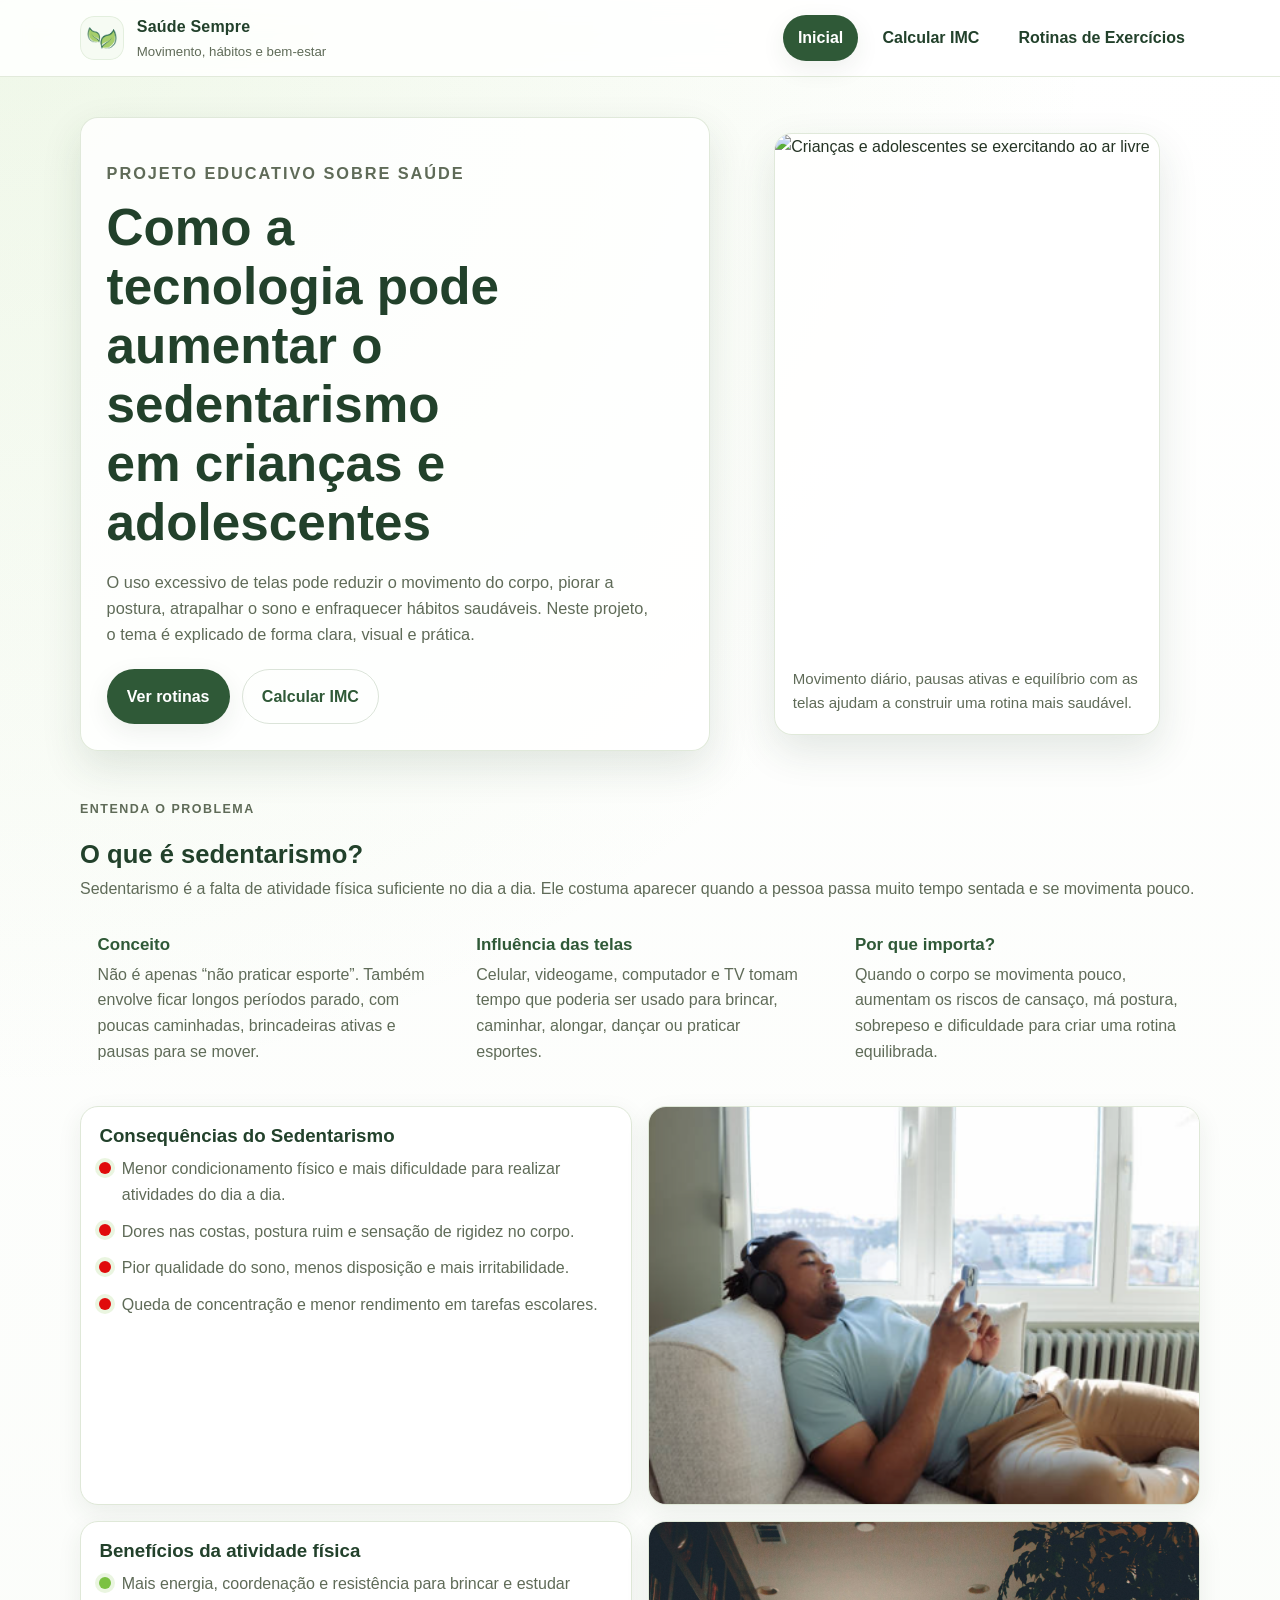
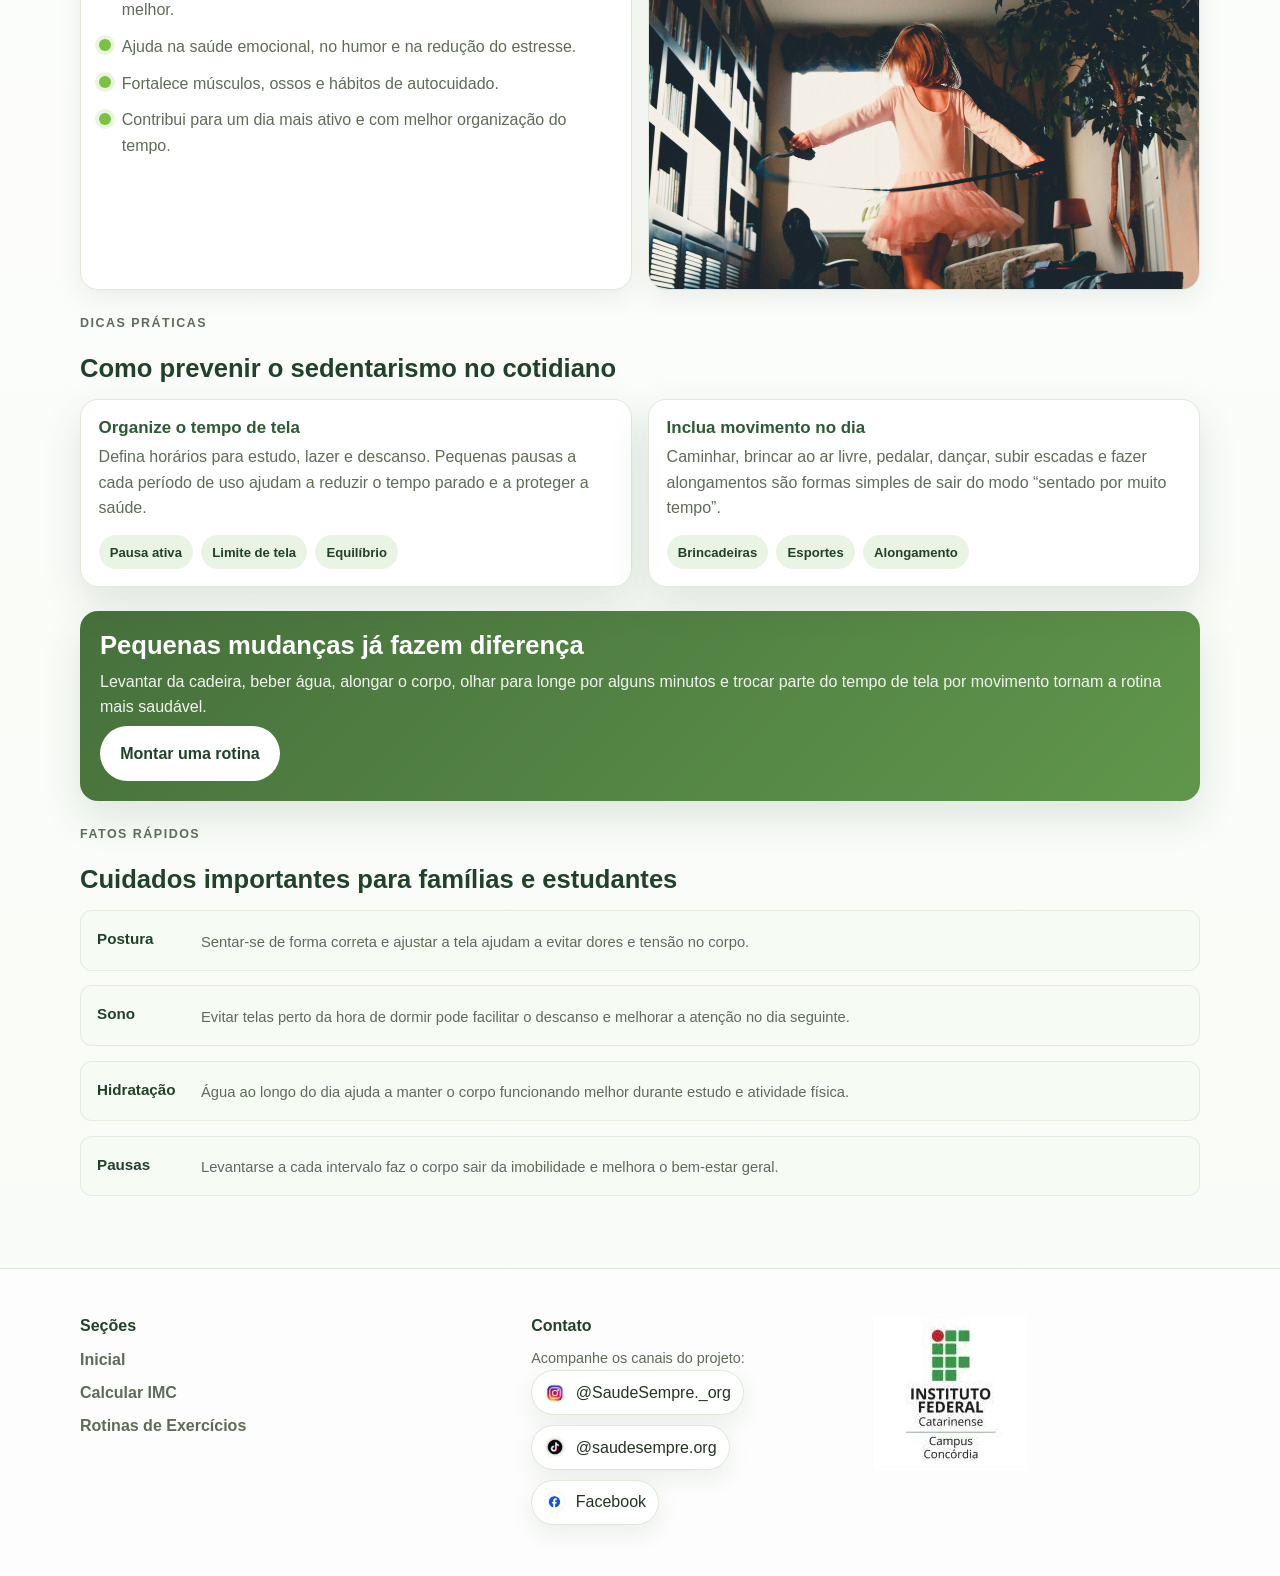
==== index.html @ 226c7a85 "colocando no ar" ====
<!DOCTYPE html>
<html lang="pt-BR">
<head>
  <meta charset="UTF-8">
  <meta name="viewport" content="width=device-width, initial-scale=1.0">
  <title>Saúde Sempre | Sedentarismo</title>
  <link rel="stylesheet" href="../CSS/style.css">
</head>
<body class="page-home">
  <a class="skip-link" href="#conteudo">Pular para o conteúdo</a>

  <header class="menu">
    <div class="menu-inner">
      <a class="logo" href="index.html" aria-label="Ir para a página inicial">
        <img src="../Imagens/logo.png" alt="" aria-hidden="true">
        <span class="brand-text">
          <strong>Saúde Sempre</strong>
          <span>Movimento, hábitos e bem-estar</span>
        </span>
      </a>

      <nav aria-label="Menu principal">
        <ul>
          <li><a href="index.html" aria-current="page">Inicial</a></li>
          <li><a href="Paginas/imc.html">Calcular IMC</a></li>
          <li><a href="Paginas/rotina.html">Rotinas de Exercícios</a></li>
        </ul>
      </nav>
    </div>
  </header>

  <main id="conteudo">
    <section class="hero container">
      <div class="hero-copy">
        <p class="eyebrow">Projeto educativo sobre saúde</p>
        <h1>Como a tecnologia pode aumentar o sedentarismo em crianças e adolescentes</h1>
        <p>
          O uso excessivo de telas pode reduzir o movimento do corpo, piorar a postura, atrapalhar o sono e enfraquecer hábitos saudáveis.
          Neste projeto, o tema é explicado de forma clara, visual e prática.
        </p>
        <div class="hero-actions">
          <a class="btn" href="rotina.html">Ver rotinas</a>
          <a class="btn btn-secondary" href="imc.html">Calcular IMC</a>
        </div>
      </div>

      <figure class="hero-media">
        <img src="../Imagens/Crianças se Exercitando.jpg" alt="Crianças e adolescentes se exercitando ao ar livre">
        <figcaption class="hero-caption">Movimento diário, pausas ativas e equilíbrio com as telas ajudam a construir uma rotina mais saudável.</figcaption>
      </figure>
    </section>

    <section class="section container">
      <div class="section-head">
        <p class="eyebrow">Entenda o problema</p>
        <h2>O que é sedentarismo?</h2>
        <p class="section-intro">
          Sedentarismo é a falta de atividade física suficiente no dia a dia. Ele costuma aparecer quando a pessoa passa muito tempo sentada e se movimenta pouco.
        </p>
      </div>

      <div class="grid-3">
        <article class="feature-card">
          <h3>Conceito</h3>
          <p>
            Não é apenas “não praticar esporte”. Também envolve ficar longos períodos parado, com poucas caminhadas, brincadeiras ativas e pausas para se mover.
          </p>
        </article>

        <article class="feature-card">
          <h3>Influência das telas</h3>
          <p>
            Celular, videogame, computador e TV tomam tempo que poderia ser usado para brincar, caminhar, alongar, dançar ou praticar esportes.
          </p>
        </article>

        <article class="feature-card">
          <h3>Por que importa?</h3>
          <p>
            Quando o corpo se movimenta pouco, aumentam os riscos de cansaço, má postura, sobrepeso e dificuldade para criar uma rotina equilibrada.
          </p>
        </article>
      </div>
    </section>

<section class="section container">

  <div class="risk-row">
    <article class="risk-box">
      <h3>Consequências do Sedentarismo</h3>

      <ul class="risk-list">
        <li>Menor condicionamento físico e mais dificuldade para realizar atividades do dia a dia.</li>
        <li>Dores nas costas, postura ruim e sensação de rigidez no corpo.</li>
        <li>Pior qualidade do sono, menos disposição e mais irritabilidade.</li>
        <li>Queda de concentração e menor rendimento em tarefas escolares.</li>
      </ul>
    </article>

    <div class="risk-image">
      <img
        src="../Imagens/pssSed.png"
        alt="Exemplo de uma rotina sedentária"
      >
    </div>
  </div>


  <div class="risk-row">
    <article class="risk-box">
      <h3>Benefícios da atividade física</h3>

      <ul class="good-list">
        <li>Mais energia, coordenação e resistência para brincar e estudar melhor.</li>
        <li>Ajuda na saúde emocional, no humor e na redução do estresse.</li>
        <li>Fortalece músculos, ossos e hábitos de autocuidado.</li>
        <li>Contribui para um dia mais ativo e com melhor organização do tempo.</li>
      </ul>
    </article>

    <div class="risk-image">
      <img
        src="../Imagens/exercitando.jpg"
        alt="Crianças praticando atividade física"
      >
    </div>
  </div>

</section>

    <section class="section container">
      <div class="section-head">
        <p class="eyebrow">Dicas práticas</p>
        <h2>Como prevenir o sedentarismo no cotidiano</h2>
      </div>

      <div class="grid-2">
        <article class="soft-card">
          <h3>Organize o tempo de tela</h3>
          <p>
            Defina horários para estudo, lazer e descanso. Pequenas pausas a cada período de uso ajudam a reduzir o tempo parado e a proteger a saúde.
          </p>
          <div class="tag-row">
            <span class="tag">Pausa ativa</span>
            <span class="tag">Limite de tela</span>
            <span class="tag">Equilíbrio</span>
          </div>
        </article>

        <article class="soft-card">
          <h3>Inclua movimento no dia</h3>
          <p>
            Caminhar, brincar ao ar livre, pedalar, dançar, subir escadas e fazer alongamentos são formas simples de sair do modo “sentado por muito tempo”.
          </p>
          <div class="tag-row">
            <span class="tag">Brincadeiras</span>
            <span class="tag">Esportes</span>
            <span class="tag">Alongamento</span>
          </div>
        </article>
      </div>
    </section>

    <section class="section container">
      <div class="callout">
        <h2>Pequenas mudanças já fazem diferença</h2>
        <p>
          Levantar da cadeira, beber água, alongar o corpo, olhar para longe por alguns minutos e trocar parte do tempo de tela por movimento tornam a rotina mais saudável.
        </p>
        <div class="spacer"></div>
        <a class="btn" href="rotina.html">Montar uma rotina</a>
      </div>
    </section>

    <section class="section container">
      <div class="section-head">
        <p class="eyebrow">Fatos rápidos</p>
        <h2>Cuidados importantes para famílias e estudantes</h2>
      </div>

      <div class="timeline">
        <article class="timeline-item">
          <strong>Postura</strong>
          <span>Sentar-se de forma correta e ajustar a tela ajudam a evitar dores e tensão no corpo.</span>
        </article>
        <article class="timeline-item">
          <strong>Sono</strong>
          <span>Evitar telas perto da hora de dormir pode facilitar o descanso e melhorar a atenção no dia seguinte.</span>
        </article>
        <article class="timeline-item">
          <strong>Hidratação</strong>
          <span>Água ao longo do dia ajuda a manter o corpo funcionando melhor durante estudo e atividade física.</span>
        </article>
        <article class="timeline-item">
          <strong>Pausas</strong>
          <span>Levantarse a cada intervalo faz o corpo sair da imobilidade e melhora o bem-estar geral.</span>
        </article>
      </div>
    </section>
  </main>

  <footer>
    <div class="footer-inner">
      <section class="footer-block">
        <h4>Seções</h4>
        <div class="footer-links">
          <a href="index.html">Inicial</a>
          <a href="imc.html">Calcular IMC</a>
          <a href="rotina.html">Rotinas de Exercícios</a>
        </div>
      </section>

      <section class="footer-block">
        <h4>Contato</h4>
        <p class="small">Acompanhe os canais do projeto:</p>
        <div class="socials">
          <a class="social-link" href="https://www.instagram.com/saudesempre._org?igsh=eHY0ZGszZ3N0OWl5" aria-label="Instagram do projeto">
            <img src="../Imagens/instagram.avif" alt="" aria-hidden="true">
            <span>@SaudeSempre._org</span>
          </a>
          <a class="social-link" href="http://tiktok.com/@saudesempre.org" aria-label="TikTok do projeto">
            <img src="../Imagens/tiktok.avif" alt="" aria-hidden="true">
            <span>@saudesempre.org</span>
          </a>
          <a class="social-link" href="https://www.facebook.com/share/1BQ52WZr9w/" aria-label="Facebook do projeto">
            <img src="../Imagens/facebook.jfif" alt="" aria-hidden="true">
            <span>Facebook</span>
          </a>
        </div>
      </section>

      <section class="footer-block">
        <img src="../Imagens/Logoifc.jpg" alt="Logo da instituição">
      </section>
    </div>
  </footer>
</body>
</html>
---- CSS/style.css ----
:root{
  --verde-900:#22412b;
  --verde-800:#2f5937;
  --verde-700:#3f6b34;
  --verde-600:#5a9245;
  --verde-500:#7bc142;
  --verde-100:#eaf4e4;
  --verde-50:#f6fbf3;
  --vermelho-999:#e00b0b;
  --texto:#243324;
  --texto-suave:#5f6b58;
  --branco:#ffffff;
  --linha:#dfe8d8;
  --sombra:0 16px 40px rgba(34,65,43,.12);
  --sombra-suave:0 8px 24px rgba(34,65,43,.08);
  --raio:18px;
  --raio-sm:12px;
  --largura:1120px;
  --fonte:'Segoe UI','Helvetica Neue',Arial,sans-serif;
  --foco:0 0 0 4px rgba(123,193,66,.22);
}

*,
*::before,
*::after{
  box-sizing:border-box;
}

html{
  scroll-behavior:smooth;
}

body{
  margin:0;
  font-family:var(--fonte);
  color:var(--texto);
  background:
    radial-gradient(circle at top left, rgba(123,193,66,.12), transparent 32%),
    linear-gradient(180deg, #ffffff 0%, #f8fbf6 100%);
  line-height:1.6;
}

img{
  max-width:100%;
  display:block;
}

a{
  color:inherit;
  text-decoration:none;
}

ul{
  margin:0;
  padding:0;
  list-style:none;
}

p{
  margin:0;
}

h1,h2,h3,h4{
  line-height:1.15;
  margin:0;
}

.container{
  width:min(100% - 2rem, var(--largura));
  margin:0 auto;
}

.skip-link{
  position:absolute;
  left:-999px;
  top:1rem;
  z-index:999;
  background:var(--verde-800);
  color:var(--branco);
  padding:.75rem 1rem;
  border-radius:999px;
  box-shadow:var(--sombra-suave);
}
.skip-link:focus{
  left:1rem;
  outline:none;
  box-shadow:var(--foco), var(--sombra-suave);
}

header.menu{
  position:sticky;
  top:0;
  z-index:100;
  backdrop-filter:saturate(180%) blur(14px);
  background:rgba(255,255,255,.88);
  border-bottom:1px solid rgba(223,232,216,.9);
}

.menu-inner{
  width:min(100% - 2rem, var(--largura));
  margin:0 auto;
  min-height:76px;
  display:flex;
  align-items:center;
  justify-content:space-between;
  gap:1rem;
  padding:.8rem 0;
}

.logo{
  display:flex;
  align-items:center;
  gap:.8rem;
  min-width:0;
}

.logo img{
  width:44px;
  height:44px;
  object-fit:contain;
  border-radius:14px;
  background:var(--verde-50);
  padding:.25rem;
  box-shadow:inset 0 0 0 1px rgba(90,146,69,.12);
}

.brand-text{
  display:flex;
  flex-direction:column;
  gap:.1rem;
}

.brand-text strong{
  font-size:1rem;
  color:var(--verde-900);
  letter-spacing:.2px;
}

.brand-text span{
  font-size:.83rem;
  color:var(--texto-suave);
}

nav ul{
  display:flex;
  flex-wrap:wrap;
  gap:.55rem;
  align-items:center;
  justify-content:flex-end;
}

nav a{
  display:inline-flex;
  align-items:center;
  gap:.45rem;
  padding:.62rem .95rem;
  border-radius:999px;
  font-weight:700;
  color:var(--verde-900);
  transition:transform .18s ease, background-color .18s ease, color .18s ease, box-shadow .18s ease;
}

nav a:hover{
  background:rgba(123,193,66,.12);
  transform:translateY(-1px);
}

nav a:focus-visible,
button:focus-visible,
input:focus-visible,
textarea:focus-visible{
  outline:none;
  box-shadow:var(--foco);
}

nav a[aria-current="page"]{
  background:var(--verde-800);
  color:var(--branco);
  box-shadow:var(--sombra-suave);
}

main{
  padding:1.5rem 0 2.5rem;
}

.hero{
  display:grid;
  grid-template-columns:1.15fr .85fr;
  gap:1.5rem;
  align-items:stretch;
  padding:1rem 0 1.6rem;
}

.hero-copy,
.hero-media,
.panel,
.card,
.soft-card{
  background:rgba(255,255,255,.82);
  border:1px solid rgba(223,232,216,.95);
  border-radius:var(--raio);
  box-shadow:var(--sombra);
}

.hero-copy{
  padding:clamp(1.2rem, 2vw, 2rem);
}

.eyebrow{
  display:inline-flex;
  align-items:center;
  gap:.45rem;
  font-size:.78rem;
  font-weight:800;
  letter-spacing:.12em;
  text-transform:uppercase;
  color:var(--verde-800);
  margin-bottom:.85rem;
}

.hero h1{
  font-size:clamp(2rem, 4vw, 3.35rem);
  color:var(--verde-900);
  max-width:14ch;
}

.hero p{
  margin-top:1rem;
  color:var(--texto-suave);
  font-size:1.02rem;
  max-width:60ch;
}

.hero-actions{
  display:flex;
  flex-wrap:wrap;
  gap:.75rem;
  margin-top:1.4rem;
}

.btn{
  display:inline-flex;
  align-items:center;
  justify-content:center;
  gap:.5rem;
  min-height:48px;
  padding:.85rem 1.2rem;
  border-radius:999px;
  font-weight:800;
  border:1px solid transparent;
  background:var(--verde-800);
  color:var(--branco);
  box-shadow:var(--sombra-suave);
  transition:transform .18s ease, background-color .18s ease, box-shadow .18s ease;
}

.btn:hover{
  transform:translateY(-1px);
  background:var(--verde-700);
}

.btn-secondary{
  background:transparent;
  color:var(--verde-800);
  border-color:rgba(63,107,52,.18);
  box-shadow:none;
}

.btn-secondary:hover{
  background:rgba(123,193,66,.10);
  color:var(--verde-900);
}

.hero-media{
  overflow:hidden;
  display:flex;
  flex-direction:column;
}

.hero-media img{
  width:100%;
  height:100%;
  min-height:320px;
  object-fit:cover;
}

.hero-caption{
  padding:1rem 1.1rem 1.15rem;
  color:var(--texto-suave);
  font-size:.94rem;
}

.section{
  margin-top:1.5rem;
}

.section-head{
  display:flex;
  flex-direction:column;
  gap:.4rem;
  margin-bottom:1rem;
}

.section-head h2,
.panel h2,
.soft-card h2,
.card h2{
  color:var(--verde-900);
  font-size:clamp(1.3rem, 2vw, 2rem);
}

.section-head p,
.section-intro,
.note{
  color:var(--texto-suave);
}

.grid-3{
  display:grid;
  grid-template-columns:repeat(3, minmax(0, 1fr));
  gap:1rem;
}

.grid-2{
  display:grid;
  grid-template-columns:repeat(2, minmax(0, 1fr));
  gap:1rem;
}

.feature-card,
.card,
.soft-card,
.panel{
  padding:1.1rem;
}

.feature-card h3,
.card h3,
.soft-card h3{
  color:var(--verde-800);
  font-size:1.06rem;
  margin-bottom:.45rem;
}

.feature-card p,
.card p,
.soft-card p,
.panel p{
  color:var(--texto-suave);
}

.tag-row{
  display:flex;
  flex-wrap:wrap;
  gap:.5rem;
  margin-top:.9rem;
}

.tag{
  display:inline-flex;
  align-items:center;
  padding:.38rem .7rem;
  border-radius:999px;
  background:var(--verde-100);
  color:var(--verde-900);
  font-size:.82rem;
  font-weight:700;
}

.callout{
  padding:1.25rem;
  background:linear-gradient(135deg, rgba(63,107,52,.96), rgba(90,146,69,.96));
  color:var(--branco);
  border-radius:var(--raio);
  box-shadow:var(--sombra);
}

.callout h2{
  color:var(--branco);
  font-size:clamp(1.3rem, 2vw, 1.9rem);
}

.callout p{
  color:rgba(255,255,255,.92);
  margin-top:.5rem;
}

.callout .btn{
  background:var(--branco);
  color:var(--verde-900);
  box-shadow:none;
}
.callout .btn:hover{
  background:#f0f8ea;
}

.timeline{
  display:grid;
  gap:.9rem;
}

.timeline-item{
  display:grid;
  grid-template-columns:88px 1fr;
  gap:1rem;
  align-items:start;
  padding:1rem;
  border-radius:var(--raio-sm);
  background:var(--verde-50);
  border:1px solid rgba(63,107,52,.10);
}

.timeline-item strong{
  color:var(--verde-900);
  font-size:.95rem;
}

.timeline-item span{
  display:block;
  color:var(--texto-suave);
  font-size:.92rem;
  margin-top:.2rem;
}

.bullet-list{
  display:grid;
  gap:.75rem;
}

.bullet-list li{
  position:relative;
  padding-left:1.1rem;
  color:var(--texto-suave);
}
.bullet-list li::before{
  content:"•";
  position:absolute;
  left:0;
  top:0;
  color:var(--verde-600);
  font-weight:900;
}

.page-home .content-grid{
  display:grid;
  gap:1rem;
}

.risk-row{
  display:grid;
  grid-template-columns:1fr 1fr;
  gap:1rem;
  margin-bottom:1rem;
  align-items:stretch;
}

.risk-image{
  overflow:hidden;
  border-radius:var(--raio);
  border:1px solid var(--linha);
  box-shadow:var(--sombra-suave);
  background:var(--branco);
}

.risk-image img{
  width:100%;
  height:100%;
  min-height:260px;
  object-fit:cover;
}

.risk-box{
  padding:1.15rem;
  border-radius:var(--raio);
  background:#fff;
  border:1px solid var(--linha);
  box-shadow:var(--sombra-suave);
}

.risk-box h3{
  color:var(--verde-900);
  margin-bottom:.6rem;
}

.risk-list{
  display:grid;
  gap:.7rem;
}

.good-list{
  display:grid;
  gap:.7rem;
}
.risk-list li{
  display:flex;
  gap:.65rem;
  align-items:flex-start;
  color:var(--texto-suave);
}
.risk-list li::before{
  content:"";
  width:.75rem;
  height:.75rem;
  flex:0 0 .75rem;
  margin-top:.35rem;
  border-radius:50%;
  background:var(--vermelho-999);
  box-shadow:0 0 0 4px rgba(123,193,66,.16);
}
.good-list li{
  display:flex;
  gap:.65rem;
  align-items:flex-start;
  color:var(--texto-suave);
}
.good-list li::before{
  content:"";
  width:.75rem;
  height:.75rem;
  flex:0 0 .75rem;
  margin-top:.35rem;
  border-radius:50%;
  background:var(--verde-500);
  box-shadow:0 0 0 4px rgba(123,193,66,.16);
}
.routine-grid{
  display:grid;
  grid-template-columns:repeat(3, minmax(0, 1fr));
  gap:1rem;
}

.routine-card{
  padding:1rem;
  border-radius:var(--raio);
  background:linear-gradient(180deg, rgba(255,255,255,.92), rgba(255,255,255,.80));
  border:1px solid rgba(223,232,216,.95);
  box-shadow:var(--sombra);
}

.routine-card .meta{
  display:flex;
  flex-wrap:wrap;
  gap:.4rem;
  margin:.8rem 0;
}

.pill{
  display:inline-flex;
  align-items:center;
  padding:.32rem .6rem;
  border-radius:999px;
  background:var(--verde-100);
  color:var(--verde-900);
  font-weight:700;
  font-size:.78rem;
}

.exercise-list{
  display:grid;
  gap:.55rem;
  margin-top:.9rem;
}

.exercise-list li{
  display:flex;
  gap:.55rem;
  align-items:flex-start;
  color:var(--texto-suave);
}

.exercise-list li::before{
  content:"✓";
  color:var(--verde-600);
  font-weight:900;
}

.schedule-grid{
  display:grid;
  grid-template-columns:repeat(7, minmax(0, 1fr));
  gap:.8rem;
}

.day-card{
  padding:.9rem;
  border-radius:var(--raio-sm);
  background:#fff;
  border:1px solid var(--linha);
  box-shadow:var(--sombra-suave);
}

.day-card strong{
  display:block;
  color:var(--verde-900);
  margin-bottom:.35rem;
}
.day-card span{
  color:var(--texto-suave);
  font-size:.91rem;
}

.imc-layout{
  display:grid;
  grid-template-columns:1fr .9fr;
  gap:1rem;
  align-items:start;
}

.form-card{
  padding:1.2rem;
}

.form-card h2{
  margin-bottom:.3rem;
}

.form-card .intro{
  margin-top:.3rem;
  color:var(--texto-suave);
}

.imc-form{
  margin-top:1rem;
  display:grid;
  gap:1rem;
}

.field{
  display:grid;
  gap:.45rem;
}

label{
  font-weight:700;
  color:var(--verde-900);
}

input[type="number"]{
  width:100%;
  min-height:48px;
  padding:.85rem .95rem;
  border-radius:14px;
  border:1px solid #d7e2d0;
  background:#fff;
  color:var(--texto);
  font:inherit;
  transition:border-color .18s ease, box-shadow .18s ease;
}

input[type="number"]::placeholder{
  color:#8d9789;
}

input[type="number"]:focus{
  border-color:rgba(90,146,69,.65);
}

.help-text,
.field-error,
.result-description{
  font-size:.9rem;
}

.help-text{
  color:var(--texto-suave);
}

.field-error{
  min-height:1.1rem;
  color:#b42318;
  font-weight:700;
}

.form-actions{
  display:flex;
  flex-wrap:wrap;
  gap:.75rem;
}

button{
  min-height:48px;
  border-radius:999px;
  padding:.82rem 1.15rem;
  font:inherit;
  font-weight:800;
  border:1px solid transparent;
  cursor:pointer;
  transition:transform .18s ease, background-color .18s ease, box-shadow .18s ease;
}

button:hover{
  transform:translateY(-1px);
}

button.primary{
  background:var(--verde-800);
  color:var(--branco);
  box-shadow:var(--sombra-suave);
}
button.primary:hover{
  background:var(--verde-700);
}

button.secondary{
  background:#fff;
  color:var(--verde-800);
  border-color:rgba(63,107,52,.18);
}

.result-card{
  padding:1.2rem;
  position:sticky;
  top:96px;
}

.result-card h2{
  margin-bottom:.25rem;
}

.result-box{
  margin-top:1rem;
  padding:1rem;
  border-radius:var(--raio-sm);
  background:var(--verde-50);
  border:1px solid rgba(63,107,52,.10);
}

.result-value{
  font-size:clamp(2rem, 4vw, 3rem);
  font-weight:900;
  color:var(--verde-900);
  margin-top:.2rem;
}

.result-badge{
  display:inline-flex;
  align-items:center;
  gap:.45rem;
  margin-top:.65rem;
  padding:.4rem .7rem;
  border-radius:999px;
  font-size:.82rem;
  font-weight:800;
  background:var(--verde-100);
  color:var(--verde-900);
}

.result-card[data-state="baixo"] .result-box{ background:#eff6ff; border-color:#bfdbfe; }
.result-card[data-state="normal"] .result-box{ background:#ecfdf3; border-color:#bbf7d0; }
.result-card[data-state="sobrepeso"] .result-box{ background:#fff7ed; border-color:#fed7aa; }
.result-card[data-state="obesidade1"] .result-box{ background:#fff1f2; border-color:#fecdd3; }
.result-card[data-state="obesidade2"] .result-box{ background:#fce7f3; border-color:#f9a8d4; }
.result-card[data-state="obesidade3"] .result-box{ background:#fef2f2; border-color:#fca5a5; }

.result-card[data-state="baixo"] .result-badge{ background:#dbeafe; color:#1d4ed8; }
.result-card[data-state="normal"] .result-badge{ background:#dcfce7; color:#15803d; }
.result-card[data-state="sobrepeso"] .result-badge{ background:#ffedd5; color:#c2410c; }
.result-card[data-state="obesidade1"] .result-badge,
.result-card[data-state="obesidade2"] .result-badge,
.result-card[data-state="obesidade3"] .result-badge{
  background:#fee2e2;
  color:#b91c1c;
}

.legend-card{
  padding:1.2rem;
}

.legend-grid{
  display:grid;
  gap:.65rem;
  margin-top:.9rem;
}

.legend-item{
  display:grid;
  grid-template-columns:minmax(0, 1fr) auto;
  gap:.75rem;
  align-items:center;
  padding:.78rem .85rem;
  border-radius:14px;
  border:1px solid var(--linha);
  background:#fff;
  color:var(--texto-suave);
}

.legend-item strong{
  color:var(--texto);
}

.legend-item.is-active{
  border-color:rgba(90,146,69,.35);
  background:var(--verde-50);
}

.note{
  margin-top:.9rem;
  font-size:.9rem;
}

footer{
  margin-top:2rem;
  padding:2rem 0 2.2rem;
  border-top:1px solid rgba(223,232,216,.95);
  background:rgba(255,255,255,.68);
}

.footer-inner{
  width:min(100% - 2rem, var(--largura));
  margin:0 auto;
  display:grid;
  grid-template-columns:1.2fr .9fr .9fr;
  gap:1rem;
}

.footer-block{
  padding:1rem 0;
}

.footer-block h4{
  margin-bottom:.7rem;
  color:var(--verde-900);
  font-size:1rem;
}

.footer-links{
  display:grid;
  gap:.45rem;
}

.footer-links a{
  color:var(--texto-suave);
  font-weight:600;
}
.footer-links a:hover{
  color:var(--verde-800);
}

.socials{
  display:flex;
  flex-wrap:wrap;
  gap:.6rem;
}

.social-link{
  display:inline-flex;
  align-items:center;
  gap:.6rem;
  padding:.55rem .75rem;
  border-radius:999px;
  border:1px solid var(--linha);
  background:#fff;
  box-shadow:var(--sombra-suave);
}

.social-link img{
  width:22px;
  height:22px;
  object-fit:contain;
  border-radius:50%;
  background:var(--verde-50);
  padding:2px;
}

.small{
  color:var(--texto-suave);
  font-size:.9rem;
}

.note-box{
  padding:1rem;
  border-radius:var(--raio-sm);
  background:var(--verde-50);
  border:1px solid rgba(63,107,52,.08);
}

.page-title{
  font-size:clamp(1.8rem, 3vw, 2.8rem);
  color:var(--verde-900);
}

.page-intro{
  margin-top:.65rem;
  color:var(--texto-suave);
  max-width:70ch;
}

.spacer{
  height:.4rem;
}

@media (max-width: 980px){
  .hero,
  .risk-grid,
  .imc-layout{
    grid-template-columns:1fr;
  }

  .routine-grid,
  .grid-3{
    grid-template-columns:repeat(2, minmax(0,1fr));
  }

  .schedule-grid{
    grid-template-columns:repeat(2, minmax(0,1fr));
  }

  .result-card{
    position:static;
  }

  .footer-inner{
    grid-template-columns:1fr;
  }
}

@media (max-width: 680px){
  .menu-inner{
    flex-direction:column;
    align-items:flex-start;
    padding:.9rem 0 1rem;
  }

    .risk-row{
    grid-template-columns:1fr;
  }

  .risk-image img{
    min-height:220px;
  }

  nav ul{
    justify-content:flex-start;
  }

  .routine-grid,
  .grid-3,
  .grid-2{
    grid-template-columns:1fr;
  }

  .schedule-grid{
    grid-template-columns:1fr;
  }

  .hero-media img{
    min-height:240px;
  }

  .timeline-item{
    grid-template-columns:1fr;
  }

  .btn,
  button{
    width:100%;
  }
}
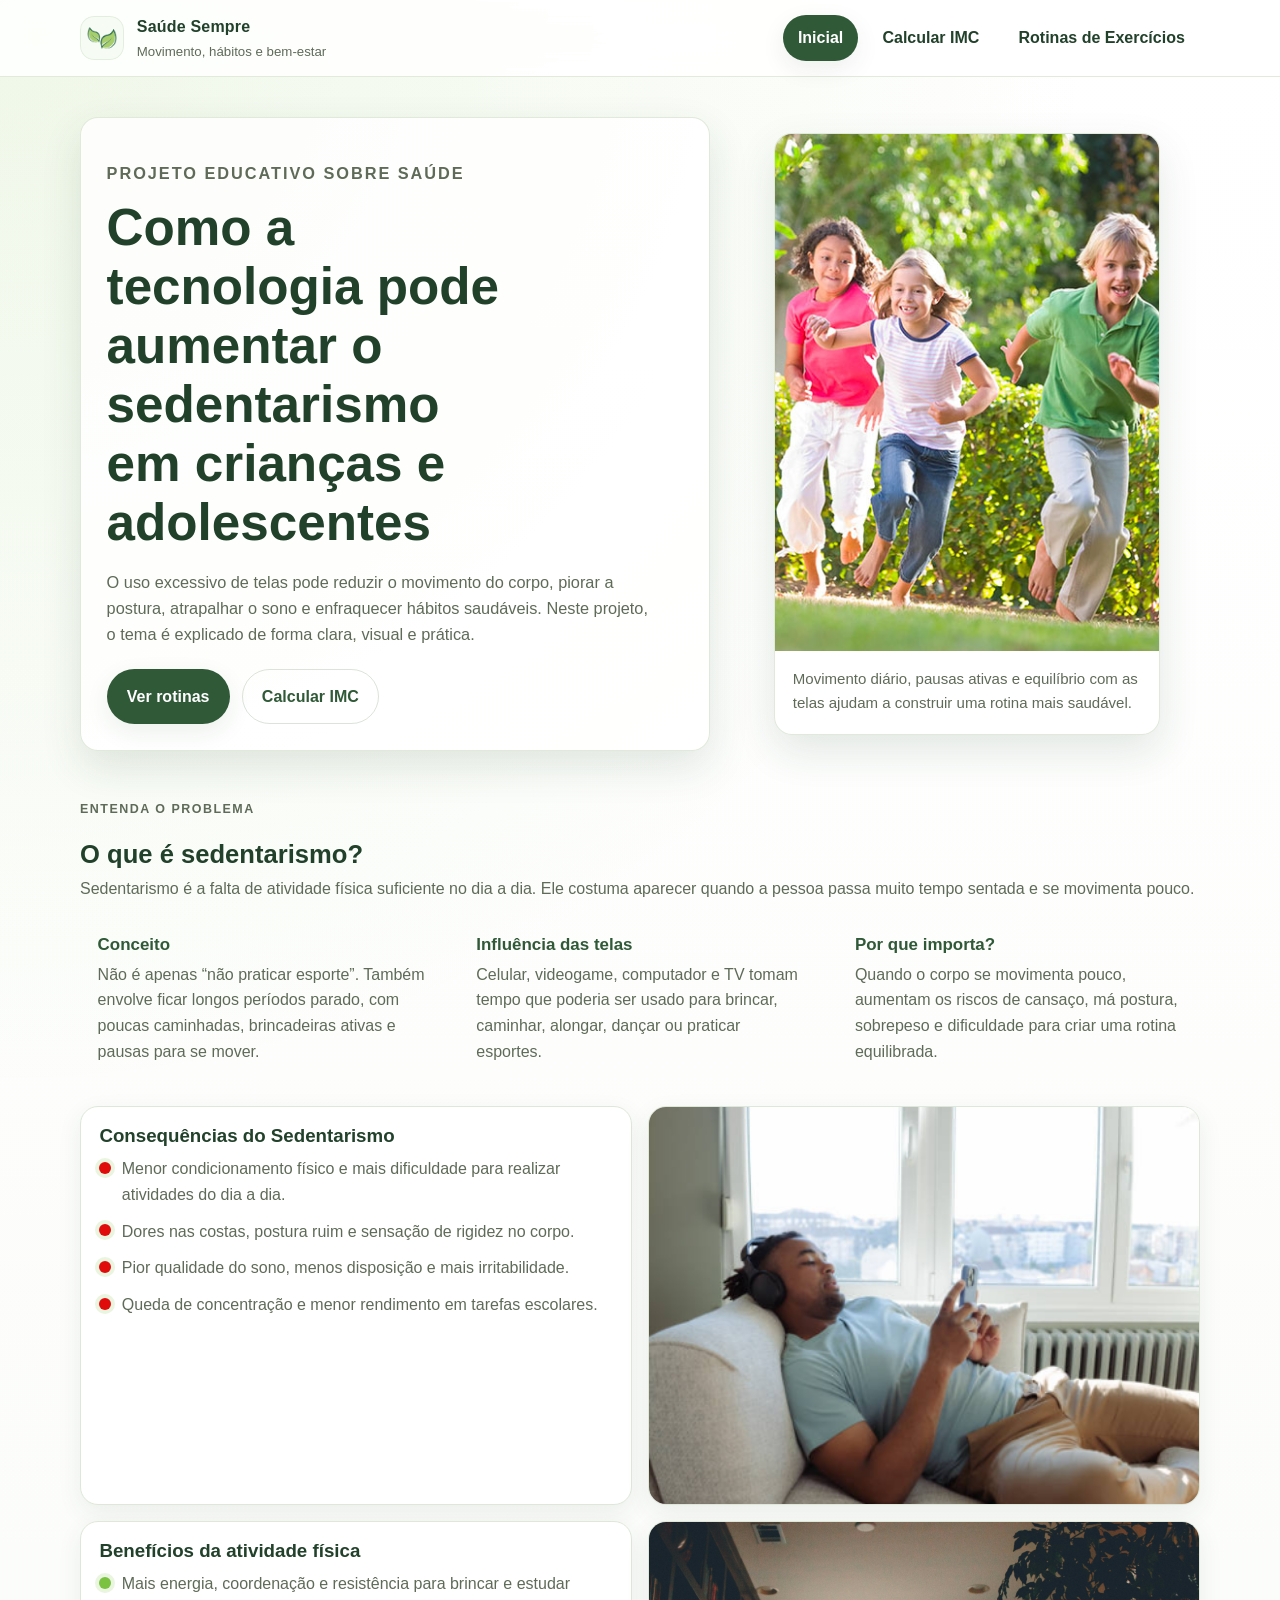
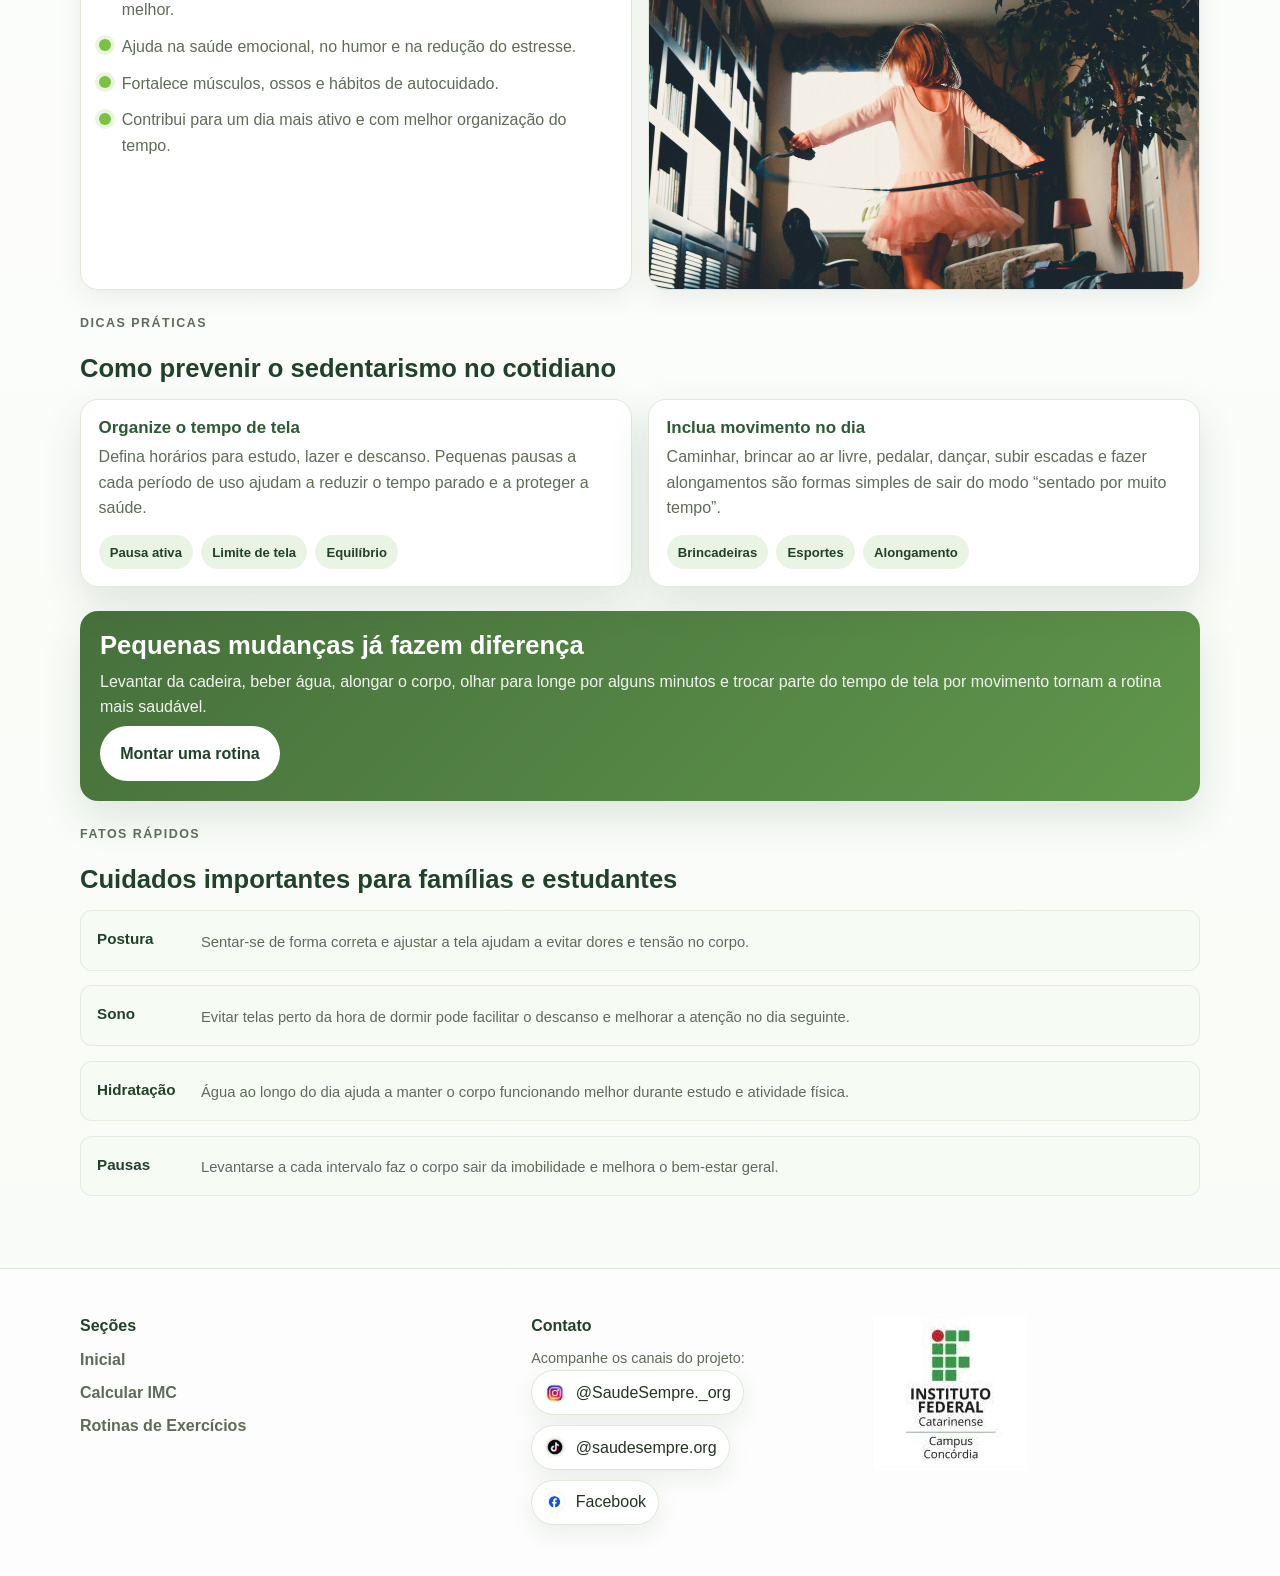
==== commit a1da2b59: "img" ====
--- a/index.html
+++ b/index.html
@@ -4,7 +4,7 @@
   <meta charset="UTF-8">
   <meta name="viewport" content="width=device-width, initial-scale=1.0">
   <title>Saúde Sempre | Sedentarismo</title>
-  <link rel="stylesheet" href="../CSS/style.css">
+  <link rel="stylesheet" href="CSS/style.css">
 </head>
 <body class="page-home">
   <a class="skip-link" href="#conteudo">Pular para o conteúdo</a>
@@ -12,7 +12,7 @@
   <header class="menu">
     <div class="menu-inner">
       <a class="logo" href="index.html" aria-label="Ir para a página inicial">
-        <img src="../Imagens/logo.png" alt="" aria-hidden="true">
+        <img src="Imagens/logo.png" alt="" aria-hidden="true">
         <span class="brand-text">
           <strong>Saúde Sempre</strong>
           <span>Movimento, hábitos e bem-estar</span>
@@ -45,7 +45,7 @@
       </div>
 
       <figure class="hero-media">
-        <img src="../Imagens/Crianças se Exercitando.jpg" alt="Crianças e adolescentes se exercitando ao ar livre">
+        <img src="Imagens/criancaexercitando.jpg" alt="Crianças e adolescentes se exercitando ao ar livre">
         <figcaption class="hero-caption">Movimento diário, pausas ativas e equilíbrio com as telas ajudam a construir uma rotina mais saudável.</figcaption>
       </figure>
     </section>
@@ -99,7 +99,7 @@
 
     <div class="risk-image">
       <img
-        src="../Imagens/pssSed.png"
+        src="Imagens/pssSed.png"
         alt="Exemplo de uma rotina sedentária"
       >
     </div>
@@ -120,7 +120,7 @@
 
     <div class="risk-image">
       <img
-        src="../Imagens/exercitando.jpg"
+        src="Imagens/exercitando.jpg"
         alt="Crianças praticando atividade física"
       >
     </div>
@@ -205,7 +205,7 @@
         <h4>Seções</h4>
         <div class="footer-links">
           <a href="index.html">Inicial</a>
-          <a href="imc.html">Calcular IMC</a>
+          <a href="rimc.html">Calcular IMC</a>
           <a href="rotina.html">Rotinas de Exercícios</a>
         </div>
       </section>
@@ -215,22 +215,22 @@
         <p class="small">Acompanhe os canais do projeto:</p>
         <div class="socials">
           <a class="social-link" href="https://www.instagram.com/saudesempre._org?igsh=eHY0ZGszZ3N0OWl5" aria-label="Instagram do projeto">
-            <img src="../Imagens/instagram.avif" alt="" aria-hidden="true">
+            <img src="Imagens/instagram.avif" alt="" aria-hidden="true">
             <span>@SaudeSempre._org</span>
           </a>
           <a class="social-link" href="http://tiktok.com/@saudesempre.org" aria-label="TikTok do projeto">
-            <img src="../Imagens/tiktok.avif" alt="" aria-hidden="true">
+            <img src="Imagens/tiktok.avif" alt="" aria-hidden="true">
             <span>@saudesempre.org</span>
           </a>
           <a class="social-link" href="https://www.facebook.com/share/1BQ52WZr9w/" aria-label="Facebook do projeto">
-            <img src="../Imagens/facebook.jfif" alt="" aria-hidden="true">
+            <img src="Imagens/facebook.jfif" alt="" aria-hidden="true">
             <span>Facebook</span>
           </a>
         </div>
       </section>
 
       <section class="footer-block">
-        <img src="../Imagens/Logoifc.jpg" alt="Logo da instituição">
+        <img src="Imagens/Logoifc.jpg" alt="Logo da instituição">
       </section>
     </div>
   </footer>
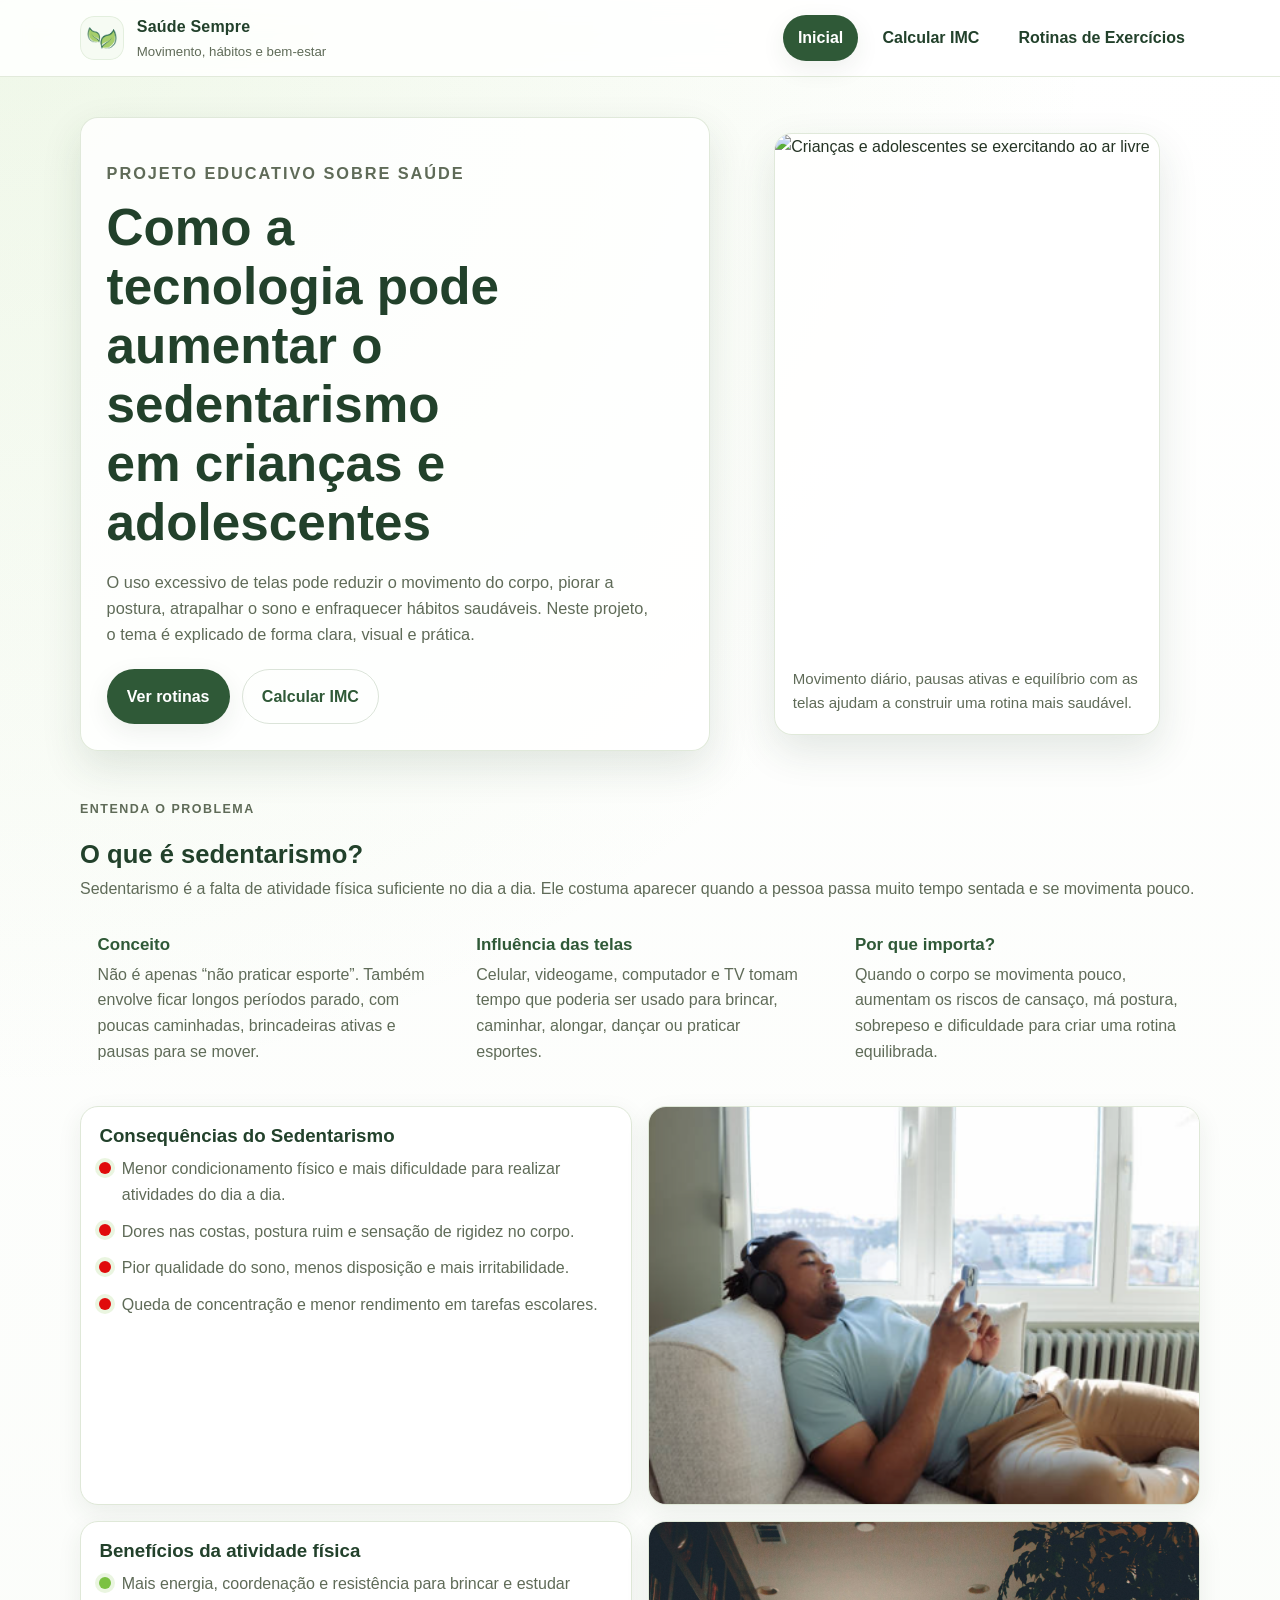
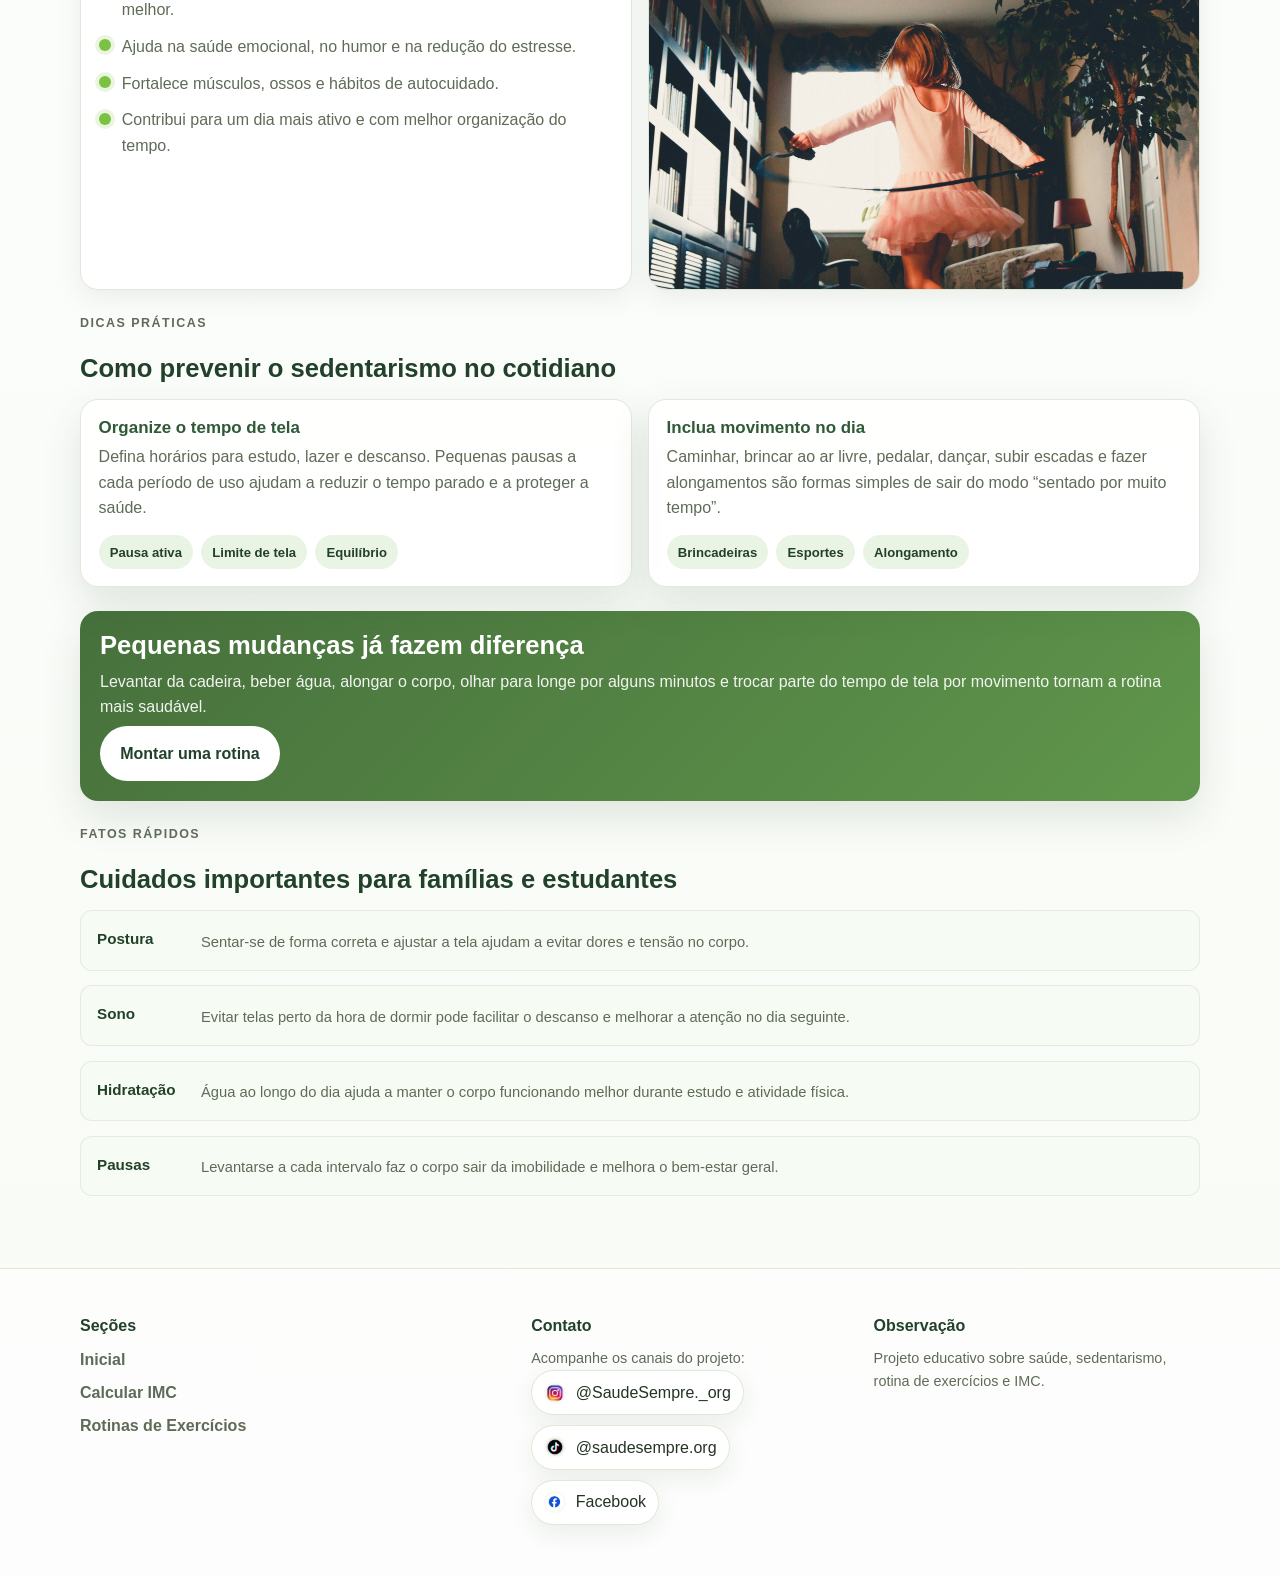
==== commit 2072db33: "fe" ====
--- a/index.html
+++ b/index.html
@@ -1,238 +1,241 @@
-<!DOCTYPE html>
-<html lang="pt-BR">
-<head>
-  <meta charset="UTF-8">
-  <meta name="viewport" content="width=device-width, initial-scale=1.0">
-  <title>Saúde Sempre | Sedentarismo</title>
-  <link rel="stylesheet" href="CSS/style.css">
-</head>
-<body class="page-home">
-  <a class="skip-link" href="#conteudo">Pular para o conteúdo</a>
-
-  <header class="menu">
-    <div class="menu-inner">
-      <a class="logo" href="index.html" aria-label="Ir para a página inicial">
-        <img src="Imagens/logo.png" alt="" aria-hidden="true">
-        <span class="brand-text">
-          <strong>Saúde Sempre</strong>
-          <span>Movimento, hábitos e bem-estar</span>
-        </span>
-      </a>
-
-      <nav aria-label="Menu principal">
-        <ul>
-          <li><a href="index.html" aria-current="page">Inicial</a></li>
-          <li><a href="Paginas/imc.html">Calcular IMC</a></li>
-          <li><a href="Paginas/rotina.html">Rotinas de Exercícios</a></li>
-        </ul>
-      </nav>
-    </div>
-  </header>
-
-  <main id="conteudo">
-    <section class="hero container">
-      <div class="hero-copy">
-        <p class="eyebrow">Projeto educativo sobre saúde</p>
-        <h1>Como a tecnologia pode aumentar o sedentarismo em crianças e adolescentes</h1>
-        <p>
-          O uso excessivo de telas pode reduzir o movimento do corpo, piorar a postura, atrapalhar o sono e enfraquecer hábitos saudáveis.
-          Neste projeto, o tema é explicado de forma clara, visual e prática.
-        </p>
-        <div class="hero-actions">
-          <a class="btn" href="rotina.html">Ver rotinas</a>
-          <a class="btn btn-secondary" href="imc.html">Calcular IMC</a>
-        </div>
-      </div>
-
-      <figure class="hero-media">
-        <img src="Imagens/criancaexercitando.jpg" alt="Crianças e adolescentes se exercitando ao ar livre">
-        <figcaption class="hero-caption">Movimento diário, pausas ativas e equilíbrio com as telas ajudam a construir uma rotina mais saudável.</figcaption>
-      </figure>
-    </section>
-
-    <section class="section container">
-      <div class="section-head">
-        <p class="eyebrow">Entenda o problema</p>
-        <h2>O que é sedentarismo?</h2>
-        <p class="section-intro">
-          Sedentarismo é a falta de atividade física suficiente no dia a dia. Ele costuma aparecer quando a pessoa passa muito tempo sentada e se movimenta pouco.
-        </p>
-      </div>
-
-      <div class="grid-3">
-        <article class="feature-card">
-          <h3>Conceito</h3>
-          <p>
-            Não é apenas “não praticar esporte”. Também envolve ficar longos períodos parado, com poucas caminhadas, brincadeiras ativas e pausas para se mover.
-          </p>
-        </article>
-
-        <article class="feature-card">
-          <h3>Influência das telas</h3>
-          <p>
-            Celular, videogame, computador e TV tomam tempo que poderia ser usado para brincar, caminhar, alongar, dançar ou praticar esportes.
-          </p>
-        </article>
-
-        <article class="feature-card">
-          <h3>Por que importa?</h3>
-          <p>
-            Quando o corpo se movimenta pouco, aumentam os riscos de cansaço, má postura, sobrepeso e dificuldade para criar uma rotina equilibrada.
-          </p>
-        </article>
-      </div>
-    </section>
-
-<section class="section container">
-
-  <div class="risk-row">
-    <article class="risk-box">
-      <h3>Consequências do Sedentarismo</h3>
-
-      <ul class="risk-list">
-        <li>Menor condicionamento físico e mais dificuldade para realizar atividades do dia a dia.</li>
-        <li>Dores nas costas, postura ruim e sensação de rigidez no corpo.</li>
-        <li>Pior qualidade do sono, menos disposição e mais irritabilidade.</li>
-        <li>Queda de concentração e menor rendimento em tarefas escolares.</li>
-      </ul>
-    </article>
-
-    <div class="risk-image">
-      <img
-        src="Imagens/pssSed.png"
-        alt="Exemplo de uma rotina sedentária"
-      >
-    </div>
-  </div>
-
-
-  <div class="risk-row">
-    <article class="risk-box">
-      <h3>Benefícios da atividade física</h3>
-
-      <ul class="good-list">
-        <li>Mais energia, coordenação e resistência para brincar e estudar melhor.</li>
-        <li>Ajuda na saúde emocional, no humor e na redução do estresse.</li>
-        <li>Fortalece músculos, ossos e hábitos de autocuidado.</li>
-        <li>Contribui para um dia mais ativo e com melhor organização do tempo.</li>
-      </ul>
-    </article>
-
-    <div class="risk-image">
-      <img
-        src="Imagens/exercitando.jpg"
-        alt="Crianças praticando atividade física"
-      >
-    </div>
-  </div>
-
-</section>
-
-    <section class="section container">
-      <div class="section-head">
-        <p class="eyebrow">Dicas práticas</p>
-        <h2>Como prevenir o sedentarismo no cotidiano</h2>
-      </div>
-
-      <div class="grid-2">
-        <article class="soft-card">
-          <h3>Organize o tempo de tela</h3>
-          <p>
-            Defina horários para estudo, lazer e descanso. Pequenas pausas a cada período de uso ajudam a reduzir o tempo parado e a proteger a saúde.
-          </p>
-          <div class="tag-row">
-            <span class="tag">Pausa ativa</span>
-            <span class="tag">Limite de tela</span>
-            <span class="tag">Equilíbrio</span>
-          </div>
-        </article>
-
-        <article class="soft-card">
-          <h3>Inclua movimento no dia</h3>
-          <p>
-            Caminhar, brincar ao ar livre, pedalar, dançar, subir escadas e fazer alongamentos são formas simples de sair do modo “sentado por muito tempo”.
-          </p>
-          <div class="tag-row">
-            <span class="tag">Brincadeiras</span>
-            <span class="tag">Esportes</span>
-            <span class="tag">Alongamento</span>
-          </div>
-        </article>
-      </div>
-    </section>
-
-    <section class="section container">
-      <div class="callout">
-        <h2>Pequenas mudanças já fazem diferença</h2>
-        <p>
-          Levantar da cadeira, beber água, alongar o corpo, olhar para longe por alguns minutos e trocar parte do tempo de tela por movimento tornam a rotina mais saudável.
-        </p>
-        <div class="spacer"></div>
-        <a class="btn" href="rotina.html">Montar uma rotina</a>
-      </div>
-    </section>
-
-    <section class="section container">
-      <div class="section-head">
-        <p class="eyebrow">Fatos rápidos</p>
-        <h2>Cuidados importantes para famílias e estudantes</h2>
-      </div>
-
-      <div class="timeline">
-        <article class="timeline-item">
-          <strong>Postura</strong>
-          <span>Sentar-se de forma correta e ajustar a tela ajudam a evitar dores e tensão no corpo.</span>
-        </article>
-        <article class="timeline-item">
-          <strong>Sono</strong>
-          <span>Evitar telas perto da hora de dormir pode facilitar o descanso e melhorar a atenção no dia seguinte.</span>
-        </article>
-        <article class="timeline-item">
-          <strong>Hidratação</strong>
-          <span>Água ao longo do dia ajuda a manter o corpo funcionando melhor durante estudo e atividade física.</span>
-        </article>
-        <article class="timeline-item">
-          <strong>Pausas</strong>
-          <span>Levantarse a cada intervalo faz o corpo sair da imobilidade e melhora o bem-estar geral.</span>
-        </article>
-      </div>
-    </section>
-  </main>
-
-  <footer>
-    <div class="footer-inner">
-      <section class="footer-block">
-        <h4>Seções</h4>
-        <div class="footer-links">
-          <a href="index.html">Inicial</a>
-          <a href="rimc.html">Calcular IMC</a>
-          <a href="rotina.html">Rotinas de Exercícios</a>
-        </div>
-      </section>
-
-      <section class="footer-block">
-        <h4>Contato</h4>
-        <p class="small">Acompanhe os canais do projeto:</p>
-        <div class="socials">
-          <a class="social-link" href="https://www.instagram.com/saudesempre._org?igsh=eHY0ZGszZ3N0OWl5" aria-label="Instagram do projeto">
-            <img src="Imagens/instagram.avif" alt="" aria-hidden="true">
-            <span>@SaudeSempre._org</span>
-          </a>
-          <a class="social-link" href="http://tiktok.com/@saudesempre.org" aria-label="TikTok do projeto">
-            <img src="Imagens/tiktok.avif" alt="" aria-hidden="true">
-            <span>@saudesempre.org</span>
-          </a>
-          <a class="social-link" href="https://www.facebook.com/share/1BQ52WZr9w/" aria-label="Facebook do projeto">
-            <img src="Imagens/facebook.jfif" alt="" aria-hidden="true">
-            <span>Facebook</span>
-          </a>
-        </div>
-      </section>
-
-      <section class="footer-block">
-        <img src="Imagens/Logoifc.jpg" alt="Logo da instituição">
-      </section>
-    </div>
-  </footer>
-</body>
-</html>
+<!DOCTYPE html>
+<html lang="pt-BR">
+<head>
+  <meta charset="UTF-8">
+  <meta name="viewport" content="width=device-width, initial-scale=1.0">
+  <title>Saúde Sempre | Sedentarismo</title>
+  <link rel="stylesheet" href="../CSS/style.css">
+</head>
+<body class="page-home">
+  <a class="skip-link" href="#conteudo">Pular para o conteúdo</a>
+
+  <header class="menu">
+    <div class="menu-inner">
+      <a class="logo" href="index.html" aria-label="Ir para a página inicial">
+        <img src="../Imagens/logo.png" alt="" aria-hidden="true">
+        <span class="brand-text">
+          <strong>Saúde Sempre</strong>
+          <span>Movimento, hábitos e bem-estar</span>
+        </span>
+      </a>
+
+      <nav aria-label="Menu principal">
+        <ul>
+          <li><a href="index.html" aria-current="page">Inicial</a></li>
+          <li><a href="imc.html">Calcular IMC</a></li>
+          <li><a href="rotina.html">Rotinas de Exercícios</a></li>
+        </ul>
+      </nav>
+    </div>
+  </header>
+
+  <main id="conteudo">
+    <section class="hero container">
+      <div class="hero-copy">
+        <p class="eyebrow">Projeto educativo sobre saúde</p>
+        <h1>Como a tecnologia pode aumentar o sedentarismo em crianças e adolescentes</h1>
+        <p>
+          O uso excessivo de telas pode reduzir o movimento do corpo, piorar a postura, atrapalhar o sono e enfraquecer hábitos saudáveis.
+          Neste projeto, o tema é explicado de forma clara, visual e prática.
+        </p>
+        <div class="hero-actions">
+          <a class="btn" href="rotina.html">Ver rotinas</a>
+          <a class="btn btn-secondary" href="imc.html">Calcular IMC</a>
+        </div>
+      </div>
+
+      <figure class="hero-media">
+        <img src="../Imagens/Crianças se Exercitando.jpg" alt="Crianças e adolescentes se exercitando ao ar livre">
+        <figcaption class="hero-caption">Movimento diário, pausas ativas e equilíbrio com as telas ajudam a construir uma rotina mais saudável.</figcaption>
+      </figure>
+    </section>
+
+    <section class="section container">
+      <div class="section-head">
+        <p class="eyebrow">Entenda o problema</p>
+        <h2>O que é sedentarismo?</h2>
+        <p class="section-intro">
+          Sedentarismo é a falta de atividade física suficiente no dia a dia. Ele costuma aparecer quando a pessoa passa muito tempo sentada e se movimenta pouco.
+        </p>
+      </div>
+
+      <div class="grid-3">
+        <article class="feature-card">
+          <h3>Conceito</h3>
+          <p>
+            Não é apenas “não praticar esporte”. Também envolve ficar longos períodos parado, com poucas caminhadas, brincadeiras ativas e pausas para se mover.
+          </p>
+        </article>
+
+        <article class="feature-card">
+          <h3>Influência das telas</h3>
+          <p>
+            Celular, videogame, computador e TV tomam tempo que poderia ser usado para brincar, caminhar, alongar, dançar ou praticar esportes.
+          </p>
+        </article>
+
+        <article class="feature-card">
+          <h3>Por que importa?</h3>
+          <p>
+            Quando o corpo se movimenta pouco, aumentam os riscos de cansaço, má postura, sobrepeso e dificuldade para criar uma rotina equilibrada.
+          </p>
+        </article>
+      </div>
+    </section>
+
+<section class="section container">
+
+  <div class="risk-row">
+    <article class="risk-box">
+      <h3>Consequências do Sedentarismo</h3>
+
+      <ul class="risk-list">
+        <li>Menor condicionamento físico e mais dificuldade para realizar atividades do dia a dia.</li>
+        <li>Dores nas costas, postura ruim e sensação de rigidez no corpo.</li>
+        <li>Pior qualidade do sono, menos disposição e mais irritabilidade.</li>
+        <li>Queda de concentração e menor rendimento em tarefas escolares.</li>
+      </ul>
+    </article>
+
+    <div class="risk-image">
+      <img
+        src="../Imagens/pssSed.png"
+        alt="Exemplo de uma rotina sedentária"
+      >
+    </div>
+  </div>
+
+
+  <div class="risk-row">
+    <article class="risk-box">
+      <h3>Benefícios da atividade física</h3>
+
+      <ul class="good-list">
+        <li>Mais energia, coordenação e resistência para brincar e estudar melhor.</li>
+        <li>Ajuda na saúde emocional, no humor e na redução do estresse.</li>
+        <li>Fortalece músculos, ossos e hábitos de autocuidado.</li>
+        <li>Contribui para um dia mais ativo e com melhor organização do tempo.</li>
+      </ul>
+    </article>
+
+    <div class="risk-image">
+      <img
+        src="../Imagens/exercitando.jpg"
+        alt="Crianças praticando atividade física"
+      >
+    </div>
+  </div>
+
+</section>
+
+    <section class="section container">
+      <div class="section-head">
+        <p class="eyebrow">Dicas práticas</p>
+        <h2>Como prevenir o sedentarismo no cotidiano</h2>
+      </div>
+
+      <div class="grid-2">
+        <article class="soft-card">
+          <h3>Organize o tempo de tela</h3>
+          <p>
+            Defina horários para estudo, lazer e descanso. Pequenas pausas a cada período de uso ajudam a reduzir o tempo parado e a proteger a saúde.
+          </p>
+          <div class="tag-row">
+            <span class="tag">Pausa ativa</span>
+            <span class="tag">Limite de tela</span>
+            <span class="tag">Equilíbrio</span>
+          </div>
+        </article>
+
+        <article class="soft-card">
+          <h3>Inclua movimento no dia</h3>
+          <p>
+            Caminhar, brincar ao ar livre, pedalar, dançar, subir escadas e fazer alongamentos são formas simples de sair do modo “sentado por muito tempo”.
+          </p>
+          <div class="tag-row">
+            <span class="tag">Brincadeiras</span>
+            <span class="tag">Esportes</span>
+            <span class="tag">Alongamento</span>
+          </div>
+        </article>
+      </div>
+    </section>
+
+    <section class="section container">
+      <div class="callout">
+        <h2>Pequenas mudanças já fazem diferença</h2>
+        <p>
+          Levantar da cadeira, beber água, alongar o corpo, olhar para longe por alguns minutos e trocar parte do tempo de tela por movimento tornam a rotina mais saudável.
+        </p>
+        <div class="spacer"></div>
+        <a class="btn" href="rotina.html">Montar uma rotina</a>
+      </div>
+    </section>
+
+    <section class="section container">
+      <div class="section-head">
+        <p class="eyebrow">Fatos rápidos</p>
+        <h2>Cuidados importantes para famílias e estudantes</h2>
+      </div>
+
+      <div class="timeline">
+        <article class="timeline-item">
+          <strong>Postura</strong>
+          <span>Sentar-se de forma correta e ajustar a tela ajudam a evitar dores e tensão no corpo.</span>
+        </article>
+        <article class="timeline-item">
+          <strong>Sono</strong>
+          <span>Evitar telas perto da hora de dormir pode facilitar o descanso e melhorar a atenção no dia seguinte.</span>
+        </article>
+        <article class="timeline-item">
+          <strong>Hidratação</strong>
+          <span>Água ao longo do dia ajuda a manter o corpo funcionando melhor durante estudo e atividade física.</span>
+        </article>
+        <article class="timeline-item">
+          <strong>Pausas</strong>
+          <span>Levantarse a cada intervalo faz o corpo sair da imobilidade e melhora o bem-estar geral.</span>
+        </article>
+      </div>
+    </section>
+  </main>
+
+  <footer>
+    <div class="footer-inner">
+      <section class="footer-block">
+        <h4>Seções</h4>
+        <div class="footer-links">
+          <a href="index.html">Inicial</a>
+          <a href="imc.html">Calcular IMC</a>
+          <a href="rotina.html">Rotinas de Exercícios</a>
+        </div>
+      </section>
+
+      <section class="footer-block">
+        <h4>Contato</h4>
+        <p class="small">Acompanhe os canais do projeto:</p>
+        <div class="socials">
+          <a class="social-link" href="https://www.instagram.com/saudesempre._org?igsh=eHY0ZGszZ3N0OWl5" aria-label="Instagram do projeto">
+            <img src="../Imagens/instagram.avif" alt="" aria-hidden="true">
+            <span>@SaudeSempre._org</span>
+          </a>
+          <a class="social-link" href="http://tiktok.com/@saudesempre.org" aria-label="TikTok do projeto">
+            <img src="../Imagens/tiktok.avif" alt="" aria-hidden="true">
+            <span>@saudesempre.org</span>
+          </a>
+          <a class="social-link" href="https://www.facebook.com/share/1BQ52WZr9w/" aria-label="Facebook do projeto">
+            <img src="../Imagens/facebook.jfif" alt="" aria-hidden="true">
+            <span>Facebook</span>
+          </a>
+        </div>
+      </section>
+
+      <section class="footer-block">
+        <h4>Observação</h4>
+        <p class="small">
+          Projeto educativo sobre saúde, sedentarismo, rotina de exercícios e IMC.
+        </p>
+      </section>
+    </div>
+  </footer>
+</body>
+</html>
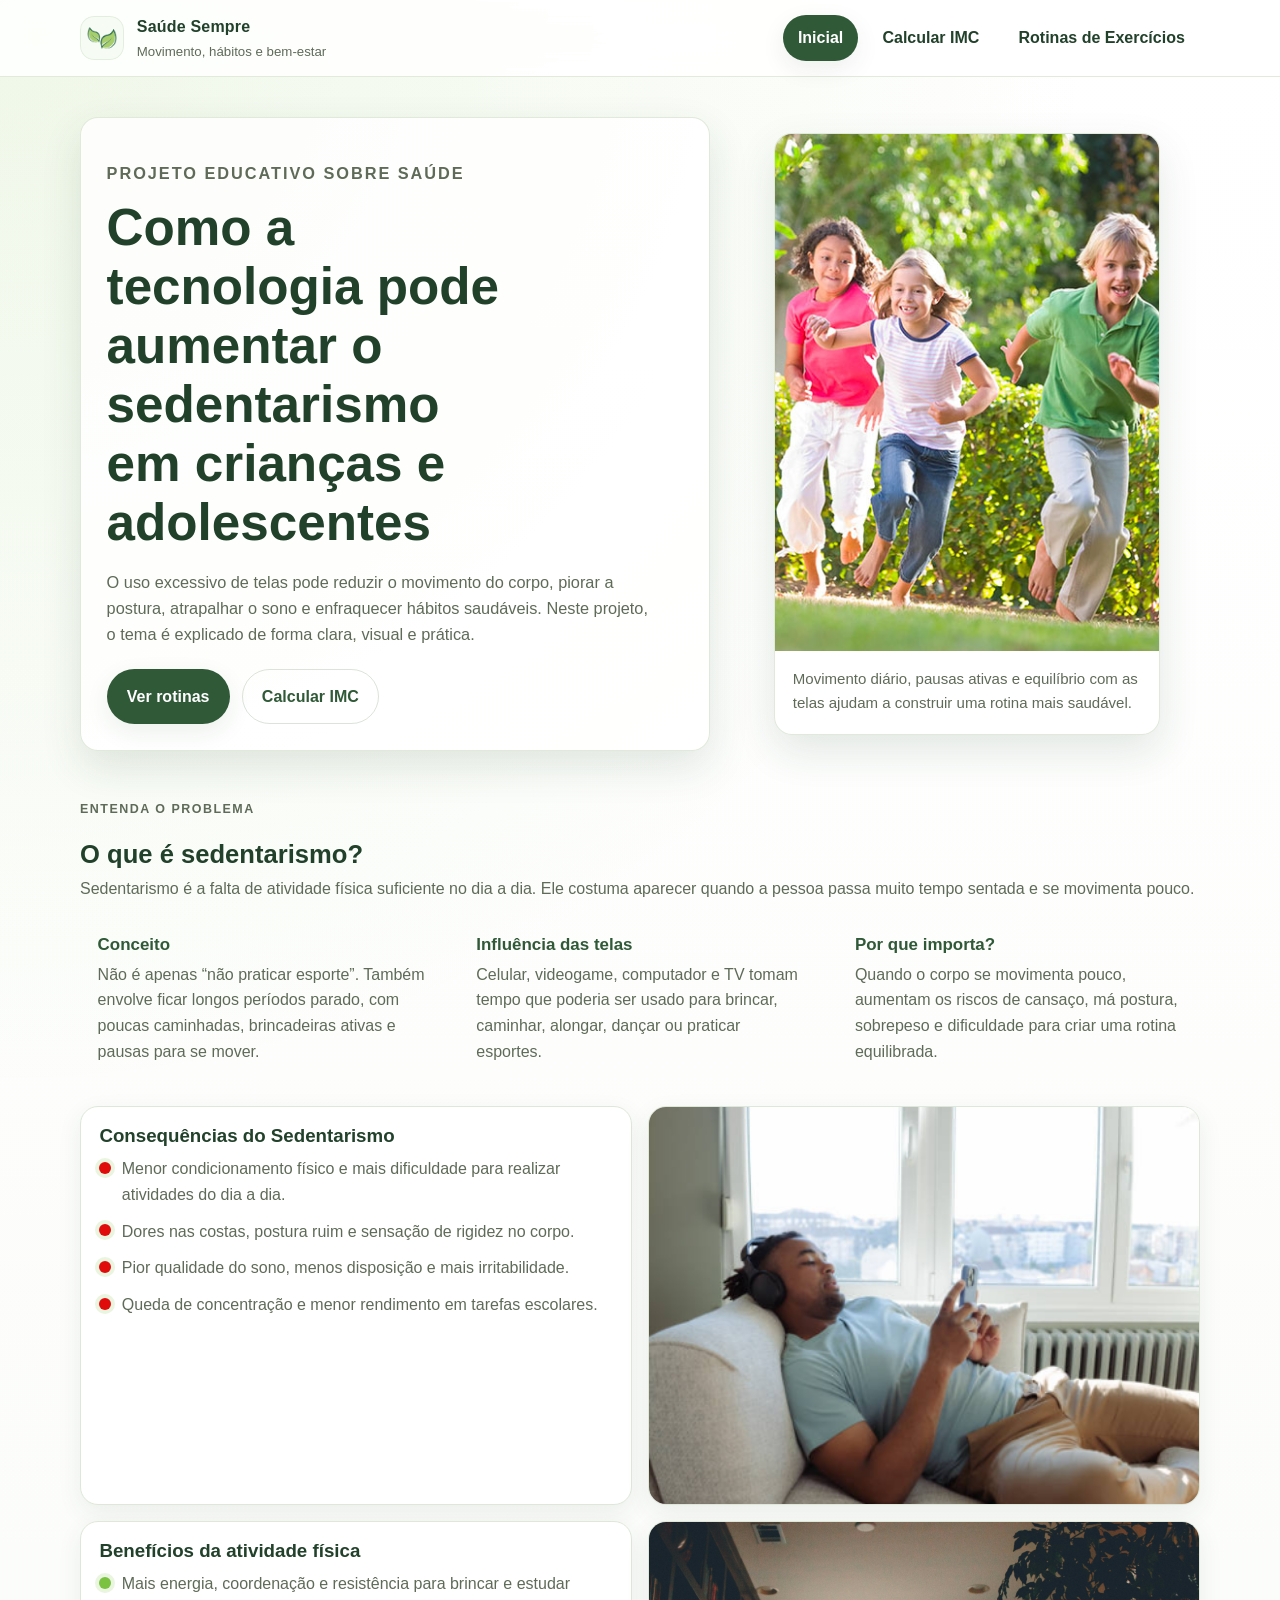
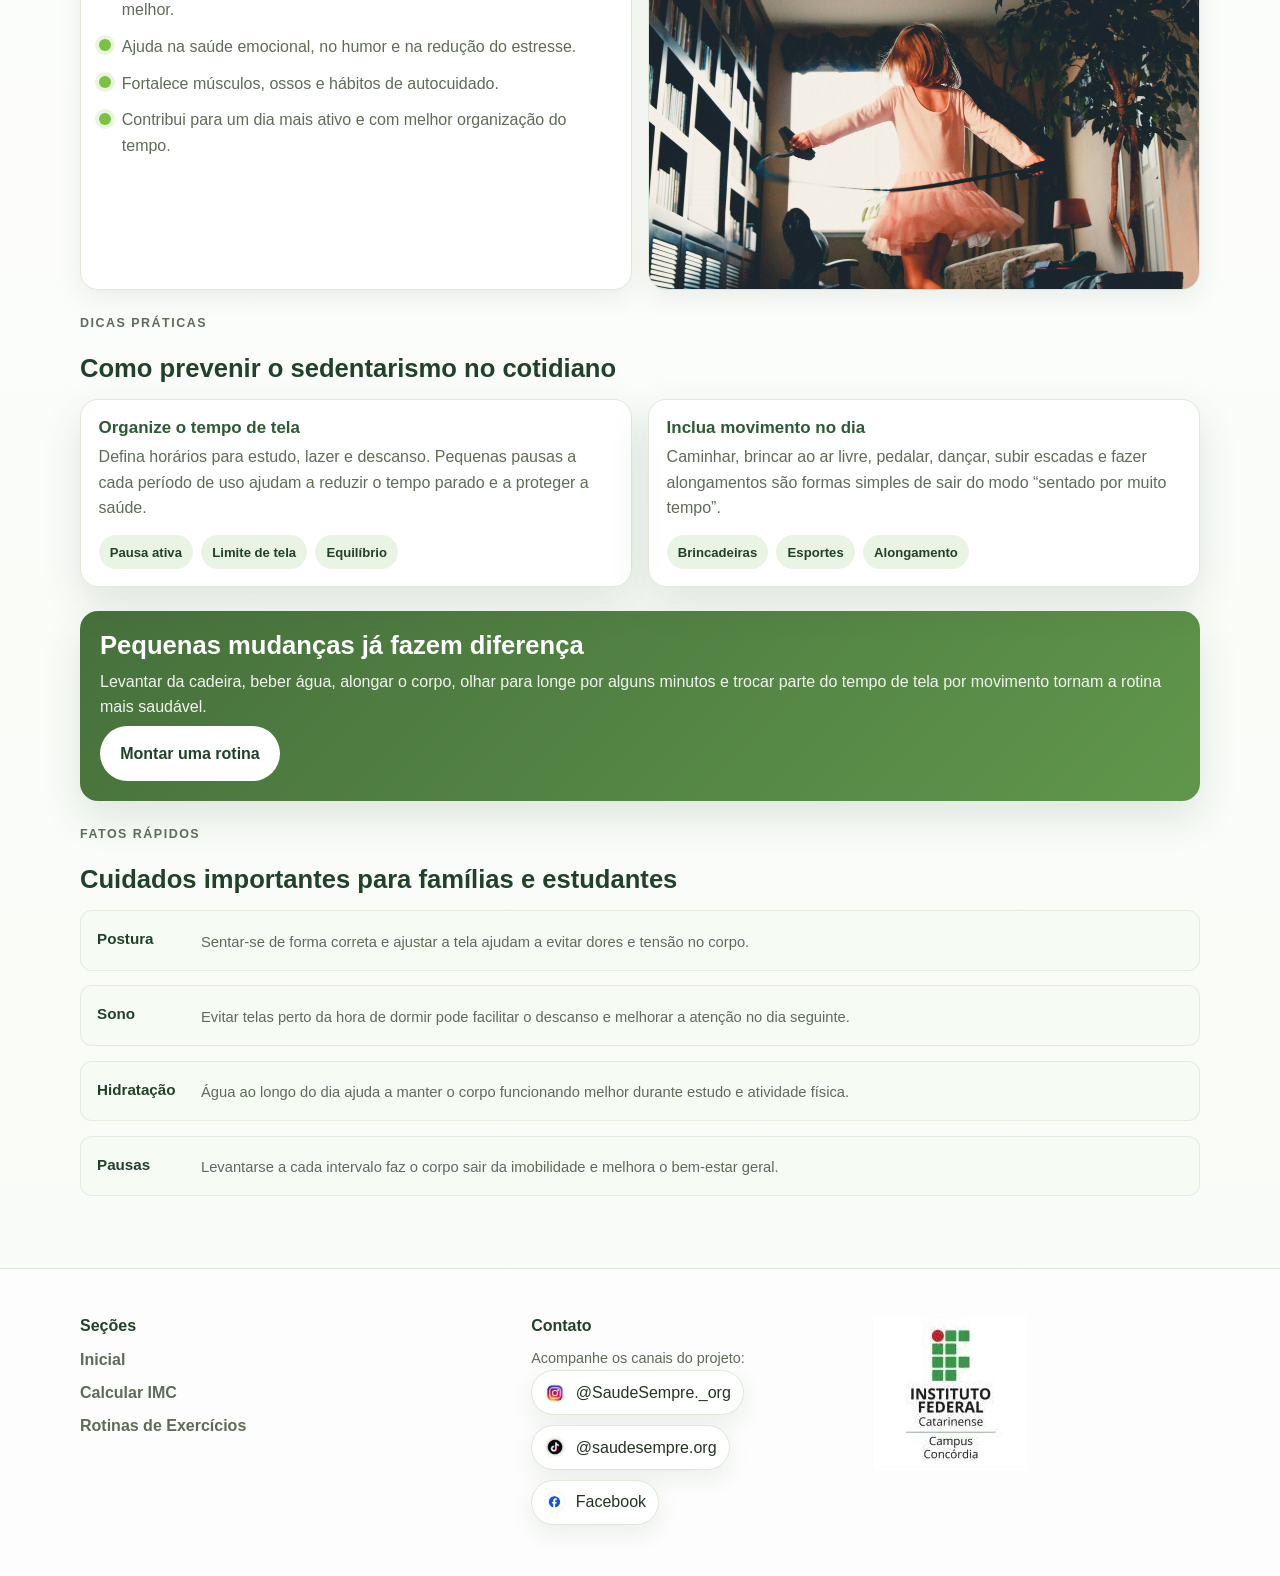
==== commit ade073de: "Merge branch 'main' of https://github.com/afonsodendy-gif/PI2026_1G_G3" ====
--- a/index.html
+++ b/index.html
@@ -1,241 +1,238 @@
-<!DOCTYPE html>
-<html lang="pt-BR">
-<head>
-  <meta charset="UTF-8">
-  <meta name="viewport" content="width=device-width, initial-scale=1.0">
-  <title>Saúde Sempre | Sedentarismo</title>
-  <link rel="stylesheet" href="../CSS/style.css">
-</head>
-<body class="page-home">
-  <a class="skip-link" href="#conteudo">Pular para o conteúdo</a>
-
-  <header class="menu">
-    <div class="menu-inner">
-      <a class="logo" href="index.html" aria-label="Ir para a página inicial">
-        <img src="../Imagens/logo.png" alt="" aria-hidden="true">
-        <span class="brand-text">
-          <strong>Saúde Sempre</strong>
-          <span>Movimento, hábitos e bem-estar</span>
-        </span>
-      </a>
-
-      <nav aria-label="Menu principal">
-        <ul>
-          <li><a href="index.html" aria-current="page">Inicial</a></li>
-          <li><a href="imc.html">Calcular IMC</a></li>
-          <li><a href="rotina.html">Rotinas de Exercícios</a></li>
-        </ul>
-      </nav>
-    </div>
-  </header>
-
-  <main id="conteudo">
-    <section class="hero container">
-      <div class="hero-copy">
-        <p class="eyebrow">Projeto educativo sobre saúde</p>
-        <h1>Como a tecnologia pode aumentar o sedentarismo em crianças e adolescentes</h1>
-        <p>
-          O uso excessivo de telas pode reduzir o movimento do corpo, piorar a postura, atrapalhar o sono e enfraquecer hábitos saudáveis.
-          Neste projeto, o tema é explicado de forma clara, visual e prática.
-        </p>
-        <div class="hero-actions">
-          <a class="btn" href="rotina.html">Ver rotinas</a>
-          <a class="btn btn-secondary" href="imc.html">Calcular IMC</a>
-        </div>
-      </div>
-
-      <figure class="hero-media">
-        <img src="../Imagens/Crianças se Exercitando.jpg" alt="Crianças e adolescentes se exercitando ao ar livre">
-        <figcaption class="hero-caption">Movimento diário, pausas ativas e equilíbrio com as telas ajudam a construir uma rotina mais saudável.</figcaption>
-      </figure>
-    </section>
-
-    <section class="section container">
-      <div class="section-head">
-        <p class="eyebrow">Entenda o problema</p>
-        <h2>O que é sedentarismo?</h2>
-        <p class="section-intro">
-          Sedentarismo é a falta de atividade física suficiente no dia a dia. Ele costuma aparecer quando a pessoa passa muito tempo sentada e se movimenta pouco.
-        </p>
-      </div>
-
-      <div class="grid-3">
-        <article class="feature-card">
-          <h3>Conceito</h3>
-          <p>
-            Não é apenas “não praticar esporte”. Também envolve ficar longos períodos parado, com poucas caminhadas, brincadeiras ativas e pausas para se mover.
-          </p>
-        </article>
-
-        <article class="feature-card">
-          <h3>Influência das telas</h3>
-          <p>
-            Celular, videogame, computador e TV tomam tempo que poderia ser usado para brincar, caminhar, alongar, dançar ou praticar esportes.
-          </p>
-        </article>
-
-        <article class="feature-card">
-          <h3>Por que importa?</h3>
-          <p>
-            Quando o corpo se movimenta pouco, aumentam os riscos de cansaço, má postura, sobrepeso e dificuldade para criar uma rotina equilibrada.
-          </p>
-        </article>
-      </div>
-    </section>
-
-<section class="section container">
-
-  <div class="risk-row">
-    <article class="risk-box">
-      <h3>Consequências do Sedentarismo</h3>
-
-      <ul class="risk-list">
-        <li>Menor condicionamento físico e mais dificuldade para realizar atividades do dia a dia.</li>
-        <li>Dores nas costas, postura ruim e sensação de rigidez no corpo.</li>
-        <li>Pior qualidade do sono, menos disposição e mais irritabilidade.</li>
-        <li>Queda de concentração e menor rendimento em tarefas escolares.</li>
-      </ul>
-    </article>
-
-    <div class="risk-image">
-      <img
-        src="../Imagens/pssSed.png"
-        alt="Exemplo de uma rotina sedentária"
-      >
-    </div>
-  </div>
-
-
-  <div class="risk-row">
-    <article class="risk-box">
-      <h3>Benefícios da atividade física</h3>
-
-      <ul class="good-list">
-        <li>Mais energia, coordenação e resistência para brincar e estudar melhor.</li>
-        <li>Ajuda na saúde emocional, no humor e na redução do estresse.</li>
-        <li>Fortalece músculos, ossos e hábitos de autocuidado.</li>
-        <li>Contribui para um dia mais ativo e com melhor organização do tempo.</li>
-      </ul>
-    </article>
-
-    <div class="risk-image">
-      <img
-        src="../Imagens/exercitando.jpg"
-        alt="Crianças praticando atividade física"
-      >
-    </div>
-  </div>
-
-</section>
-
-    <section class="section container">
-      <div class="section-head">
-        <p class="eyebrow">Dicas práticas</p>
-        <h2>Como prevenir o sedentarismo no cotidiano</h2>
-      </div>
-
-      <div class="grid-2">
-        <article class="soft-card">
-          <h3>Organize o tempo de tela</h3>
-          <p>
-            Defina horários para estudo, lazer e descanso. Pequenas pausas a cada período de uso ajudam a reduzir o tempo parado e a proteger a saúde.
-          </p>
-          <div class="tag-row">
-            <span class="tag">Pausa ativa</span>
-            <span class="tag">Limite de tela</span>
-            <span class="tag">Equilíbrio</span>
-          </div>
-        </article>
-
-        <article class="soft-card">
-          <h3>Inclua movimento no dia</h3>
-          <p>
-            Caminhar, brincar ao ar livre, pedalar, dançar, subir escadas e fazer alongamentos são formas simples de sair do modo “sentado por muito tempo”.
-          </p>
-          <div class="tag-row">
-            <span class="tag">Brincadeiras</span>
-            <span class="tag">Esportes</span>
-            <span class="tag">Alongamento</span>
-          </div>
-        </article>
-      </div>
-    </section>
-
-    <section class="section container">
-      <div class="callout">
-        <h2>Pequenas mudanças já fazem diferença</h2>
-        <p>
-          Levantar da cadeira, beber água, alongar o corpo, olhar para longe por alguns minutos e trocar parte do tempo de tela por movimento tornam a rotina mais saudável.
-        </p>
-        <div class="spacer"></div>
-        <a class="btn" href="rotina.html">Montar uma rotina</a>
-      </div>
-    </section>
-
-    <section class="section container">
-      <div class="section-head">
-        <p class="eyebrow">Fatos rápidos</p>
-        <h2>Cuidados importantes para famílias e estudantes</h2>
-      </div>
-
-      <div class="timeline">
-        <article class="timeline-item">
-          <strong>Postura</strong>
-          <span>Sentar-se de forma correta e ajustar a tela ajudam a evitar dores e tensão no corpo.</span>
-        </article>
-        <article class="timeline-item">
-          <strong>Sono</strong>
-          <span>Evitar telas perto da hora de dormir pode facilitar o descanso e melhorar a atenção no dia seguinte.</span>
-        </article>
-        <article class="timeline-item">
-          <strong>Hidratação</strong>
-          <span>Água ao longo do dia ajuda a manter o corpo funcionando melhor durante estudo e atividade física.</span>
-        </article>
-        <article class="timeline-item">
-          <strong>Pausas</strong>
-          <span>Levantarse a cada intervalo faz o corpo sair da imobilidade e melhora o bem-estar geral.</span>
-        </article>
-      </div>
-    </section>
-  </main>
-
-  <footer>
-    <div class="footer-inner">
-      <section class="footer-block">
-        <h4>Seções</h4>
-        <div class="footer-links">
-          <a href="index.html">Inicial</a>
-          <a href="imc.html">Calcular IMC</a>
-          <a href="rotina.html">Rotinas de Exercícios</a>
-        </div>
-      </section>
-
-      <section class="footer-block">
-        <h4>Contato</h4>
-        <p class="small">Acompanhe os canais do projeto:</p>
-        <div class="socials">
-          <a class="social-link" href="https://www.instagram.com/saudesempre._org?igsh=eHY0ZGszZ3N0OWl5" aria-label="Instagram do projeto">
-            <img src="../Imagens/instagram.avif" alt="" aria-hidden="true">
-            <span>@SaudeSempre._org</span>
-          </a>
-          <a class="social-link" href="http://tiktok.com/@saudesempre.org" aria-label="TikTok do projeto">
-            <img src="../Imagens/tiktok.avif" alt="" aria-hidden="true">
-            <span>@saudesempre.org</span>
-          </a>
-          <a class="social-link" href="https://www.facebook.com/share/1BQ52WZr9w/" aria-label="Facebook do projeto">
-            <img src="../Imagens/facebook.jfif" alt="" aria-hidden="true">
-            <span>Facebook</span>
-          </a>
-        </div>
-      </section>
-
-      <section class="footer-block">
-        <h4>Observação</h4>
-        <p class="small">
-          Projeto educativo sobre saúde, sedentarismo, rotina de exercícios e IMC.
-        </p>
-      </section>
-    </div>
-  </footer>
-</body>
-</html>
+<!DOCTYPE html>
+<html lang="pt-BR">
+<head>
+  <meta charset="UTF-8">
+  <meta name="viewport" content="width=device-width, initial-scale=1.0">
+  <title>Saúde Sempre | Sedentarismo</title>
+  <link rel="stylesheet" href="CSS/style.css">
+</head>
+<body class="page-home">
+  <a class="skip-link" href="#conteudo">Pular para o conteúdo</a>
+
+  <header class="menu">
+    <div class="menu-inner">
+      <a class="logo" href="index.html" aria-label="Ir para a página inicial">
+        <img src="Imagens/logo.png" alt="" aria-hidden="true">
+        <span class="brand-text">
+          <strong>Saúde Sempre</strong>
+          <span>Movimento, hábitos e bem-estar</span>
+        </span>
+      </a>
+
+      <nav aria-label="Menu principal">
+        <ul>
+          <li><a href="index.html" aria-current="page">Inicial</a></li>
+          <li><a href="Paginas/imc.html">Calcular IMC</a></li>
+          <li><a href="Paginas/rotina.html">Rotinas de Exercícios</a></li>
+        </ul>
+      </nav>
+    </div>
+  </header>
+
+  <main id="conteudo">
+    <section class="hero container">
+      <div class="hero-copy">
+        <p class="eyebrow">Projeto educativo sobre saúde</p>
+        <h1>Como a tecnologia pode aumentar o sedentarismo em crianças e adolescentes</h1>
+        <p>
+          O uso excessivo de telas pode reduzir o movimento do corpo, piorar a postura, atrapalhar o sono e enfraquecer hábitos saudáveis.
+          Neste projeto, o tema é explicado de forma clara, visual e prática.
+        </p>
+        <div class="hero-actions">
+          <a class="btn" href="rotina.html">Ver rotinas</a>
+          <a class="btn btn-secondary" href="imc.html">Calcular IMC</a>
+        </div>
+      </div>
+
+      <figure class="hero-media">
+        <img src="Imagens/criancaexercitando.jpg" alt="Crianças e adolescentes se exercitando ao ar livre">
+        <figcaption class="hero-caption">Movimento diário, pausas ativas e equilíbrio com as telas ajudam a construir uma rotina mais saudável.</figcaption>
+      </figure>
+    </section>
+
+    <section class="section container">
+      <div class="section-head">
+        <p class="eyebrow">Entenda o problema</p>
+        <h2>O que é sedentarismo?</h2>
+        <p class="section-intro">
+          Sedentarismo é a falta de atividade física suficiente no dia a dia. Ele costuma aparecer quando a pessoa passa muito tempo sentada e se movimenta pouco.
+        </p>
+      </div>
+
+      <div class="grid-3">
+        <article class="feature-card">
+          <h3>Conceito</h3>
+          <p>
+            Não é apenas “não praticar esporte”. Também envolve ficar longos períodos parado, com poucas caminhadas, brincadeiras ativas e pausas para se mover.
+          </p>
+        </article>
+
+        <article class="feature-card">
+          <h3>Influência das telas</h3>
+          <p>
+            Celular, videogame, computador e TV tomam tempo que poderia ser usado para brincar, caminhar, alongar, dançar ou praticar esportes.
+          </p>
+        </article>
+
+        <article class="feature-card">
+          <h3>Por que importa?</h3>
+          <p>
+            Quando o corpo se movimenta pouco, aumentam os riscos de cansaço, má postura, sobrepeso e dificuldade para criar uma rotina equilibrada.
+          </p>
+        </article>
+      </div>
+    </section>
+
+<section class="section container">
+
+  <div class="risk-row">
+    <article class="risk-box">
+      <h3>Consequências do Sedentarismo</h3>
+
+      <ul class="risk-list">
+        <li>Menor condicionamento físico e mais dificuldade para realizar atividades do dia a dia.</li>
+        <li>Dores nas costas, postura ruim e sensação de rigidez no corpo.</li>
+        <li>Pior qualidade do sono, menos disposição e mais irritabilidade.</li>
+        <li>Queda de concentração e menor rendimento em tarefas escolares.</li>
+      </ul>
+    </article>
+
+    <div class="risk-image">
+      <img
+        src="Imagens/pssSed.png"
+        alt="Exemplo de uma rotina sedentária"
+      >
+    </div>
+  </div>
+
+
+  <div class="risk-row">
+    <article class="risk-box">
+      <h3>Benefícios da atividade física</h3>
+
+      <ul class="good-list">
+        <li>Mais energia, coordenação e resistência para brincar e estudar melhor.</li>
+        <li>Ajuda na saúde emocional, no humor e na redução do estresse.</li>
+        <li>Fortalece músculos, ossos e hábitos de autocuidado.</li>
+        <li>Contribui para um dia mais ativo e com melhor organização do tempo.</li>
+      </ul>
+    </article>
+
+    <div class="risk-image">
+      <img
+        src="Imagens/exercitando.jpg"
+        alt="Crianças praticando atividade física"
+      >
+    </div>
+  </div>
+
+</section>
+
+    <section class="section container">
+      <div class="section-head">
+        <p class="eyebrow">Dicas práticas</p>
+        <h2>Como prevenir o sedentarismo no cotidiano</h2>
+      </div>
+
+      <div class="grid-2">
+        <article class="soft-card">
+          <h3>Organize o tempo de tela</h3>
+          <p>
+            Defina horários para estudo, lazer e descanso. Pequenas pausas a cada período de uso ajudam a reduzir o tempo parado e a proteger a saúde.
+          </p>
+          <div class="tag-row">
+            <span class="tag">Pausa ativa</span>
+            <span class="tag">Limite de tela</span>
+            <span class="tag">Equilíbrio</span>
+          </div>
+        </article>
+
+        <article class="soft-card">
+          <h3>Inclua movimento no dia</h3>
+          <p>
+            Caminhar, brincar ao ar livre, pedalar, dançar, subir escadas e fazer alongamentos são formas simples de sair do modo “sentado por muito tempo”.
+          </p>
+          <div class="tag-row">
+            <span class="tag">Brincadeiras</span>
+            <span class="tag">Esportes</span>
+            <span class="tag">Alongamento</span>
+          </div>
+        </article>
+      </div>
+    </section>
+
+    <section class="section container">
+      <div class="callout">
+        <h2>Pequenas mudanças já fazem diferença</h2>
+        <p>
+          Levantar da cadeira, beber água, alongar o corpo, olhar para longe por alguns minutos e trocar parte do tempo de tela por movimento tornam a rotina mais saudável.
+        </p>
+        <div class="spacer"></div>
+        <a class="btn" href="Paginas/rotina.html">Montar uma rotina</a>
+      </div>
+    </section>
+
+    <section class="section container">
+      <div class="section-head">
+        <p class="eyebrow">Fatos rápidos</p>
+        <h2>Cuidados importantes para famílias e estudantes</h2>
+      </div>
+
+      <div class="timeline">
+        <article class="timeline-item">
+          <strong>Postura</strong>
+          <span>Sentar-se de forma correta e ajustar a tela ajudam a evitar dores e tensão no corpo.</span>
+        </article>
+        <article class="timeline-item">
+          <strong>Sono</strong>
+          <span>Evitar telas perto da hora de dormir pode facilitar o descanso e melhorar a atenção no dia seguinte.</span>
+        </article>
+        <article class="timeline-item">
+          <strong>Hidratação</strong>
+          <span>Água ao longo do dia ajuda a manter o corpo funcionando melhor durante estudo e atividade física.</span>
+        </article>
+        <article class="timeline-item">
+          <strong>Pausas</strong>
+          <span>Levantarse a cada intervalo faz o corpo sair da imobilidade e melhora o bem-estar geral.</span>
+        </article>
+      </div>
+    </section>
+  </main>
+
+  <footer>
+    <div class="footer-inner">
+      <section class="footer-block">
+        <h4>Seções</h4>
+        <div class="footer-links">
+          <a href="index.html">Inicial</a>
+          <a href="Paginas/imc.html">Calcular IMC</a>
+          <a href="Paginas/rotina.html">Rotinas de Exercícios</a>
+        </div>
+      </section>
+
+      <section class="footer-block">
+        <h4>Contato</h4>
+        <p class="small">Acompanhe os canais do projeto:</p>
+        <div class="socials">
+          <a class="social-link" href="https://www.instagram.com/saudesempre._org?igsh=eHY0ZGszZ3N0OWl5" aria-label="Instagram do projeto">
+            <img src="Imagens/instagram.avif" alt="" aria-hidden="true">
+            <span>@SaudeSempre._org</span>
+          </a>
+          <a class="social-link" href="http://tiktok.com/@saudesempre.org" aria-label="TikTok do projeto">
+            <img src="Imagens/tiktok.avif" alt="" aria-hidden="true">
+            <span>@saudesempre.org</span>
+          </a>
+          <a class="social-link" href="https://www.facebook.com/share/1BQ52WZr9w/" aria-label="Facebook do projeto">
+            <img src="Imagens/facebook.jfif" alt="" aria-hidden="true">
+            <span>Facebook</span>
+          </a>
+        </div>
+      </section>
+
+      <section class="footer-block">
+        <img src="Imagens/Logoifc.jpg" alt="Logo da instituição">
+      </section>
+    </div>
+  </footer>
+</body>
+</html>
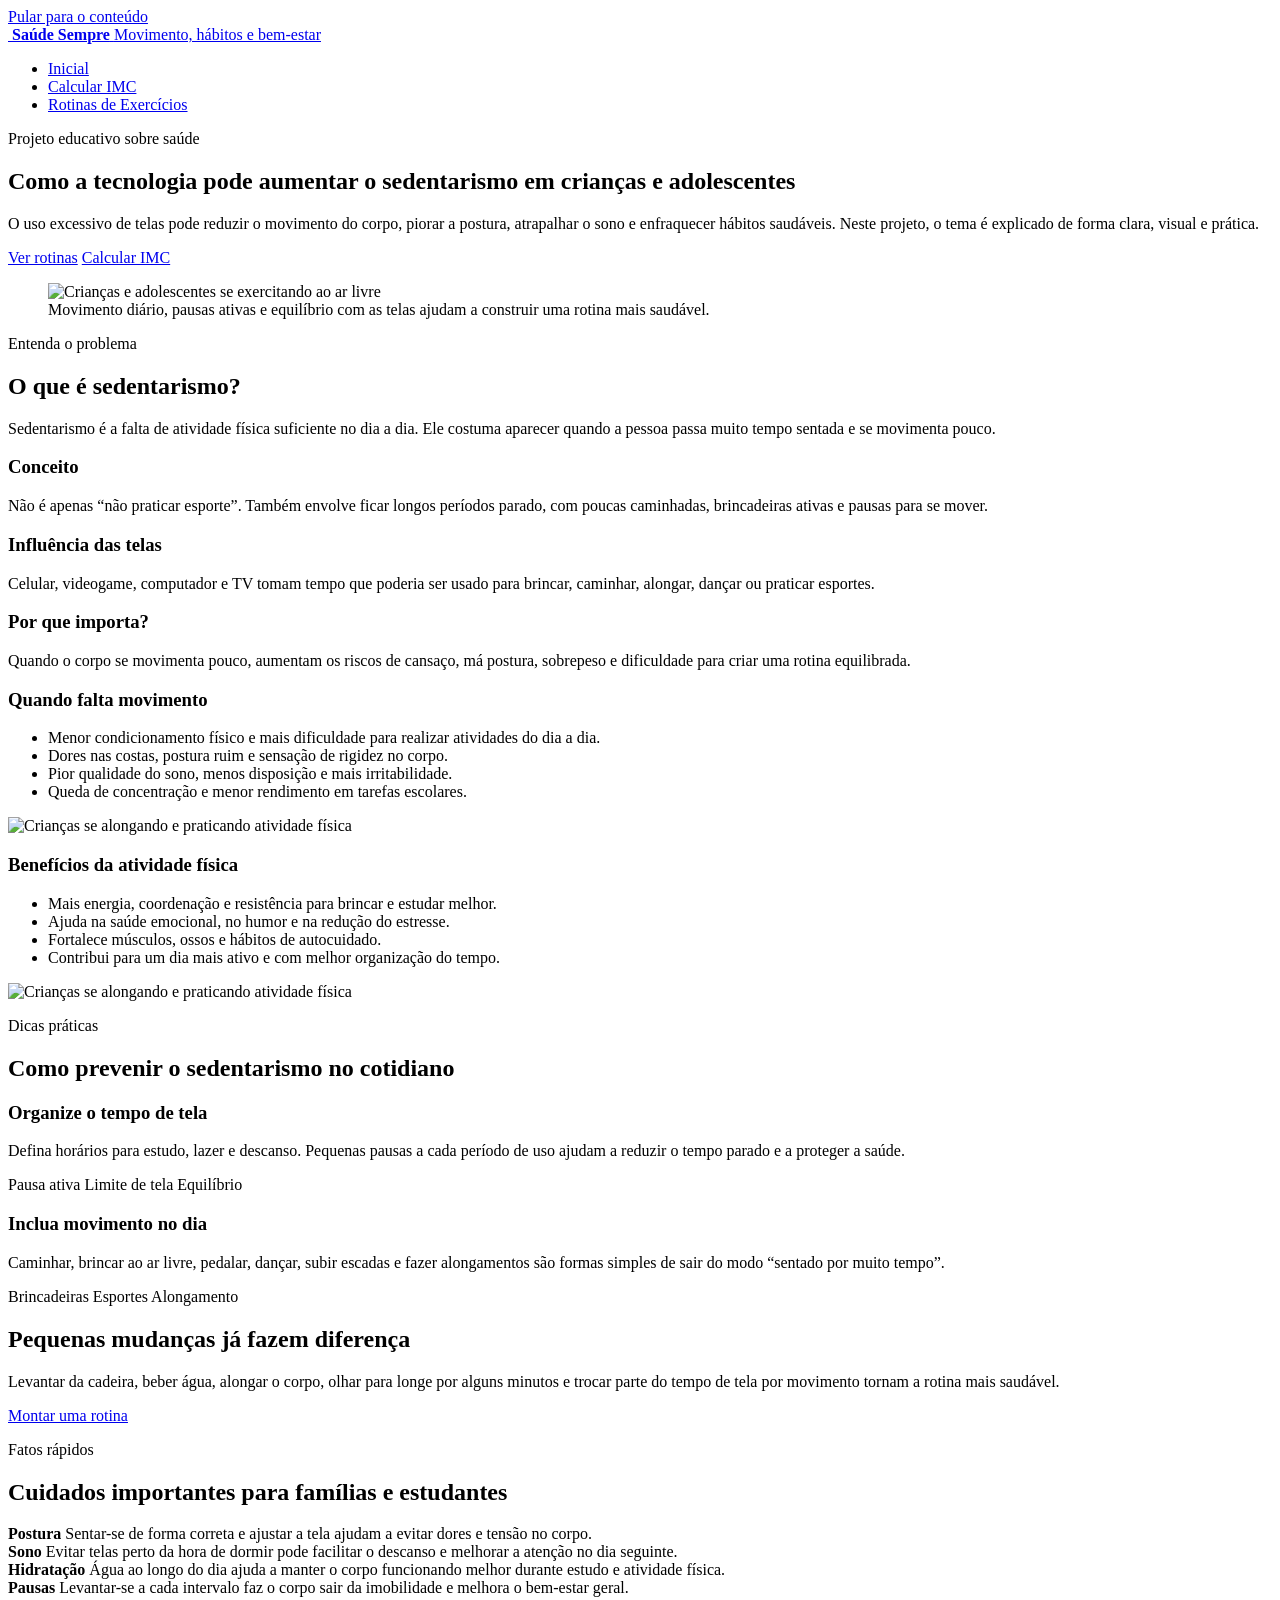
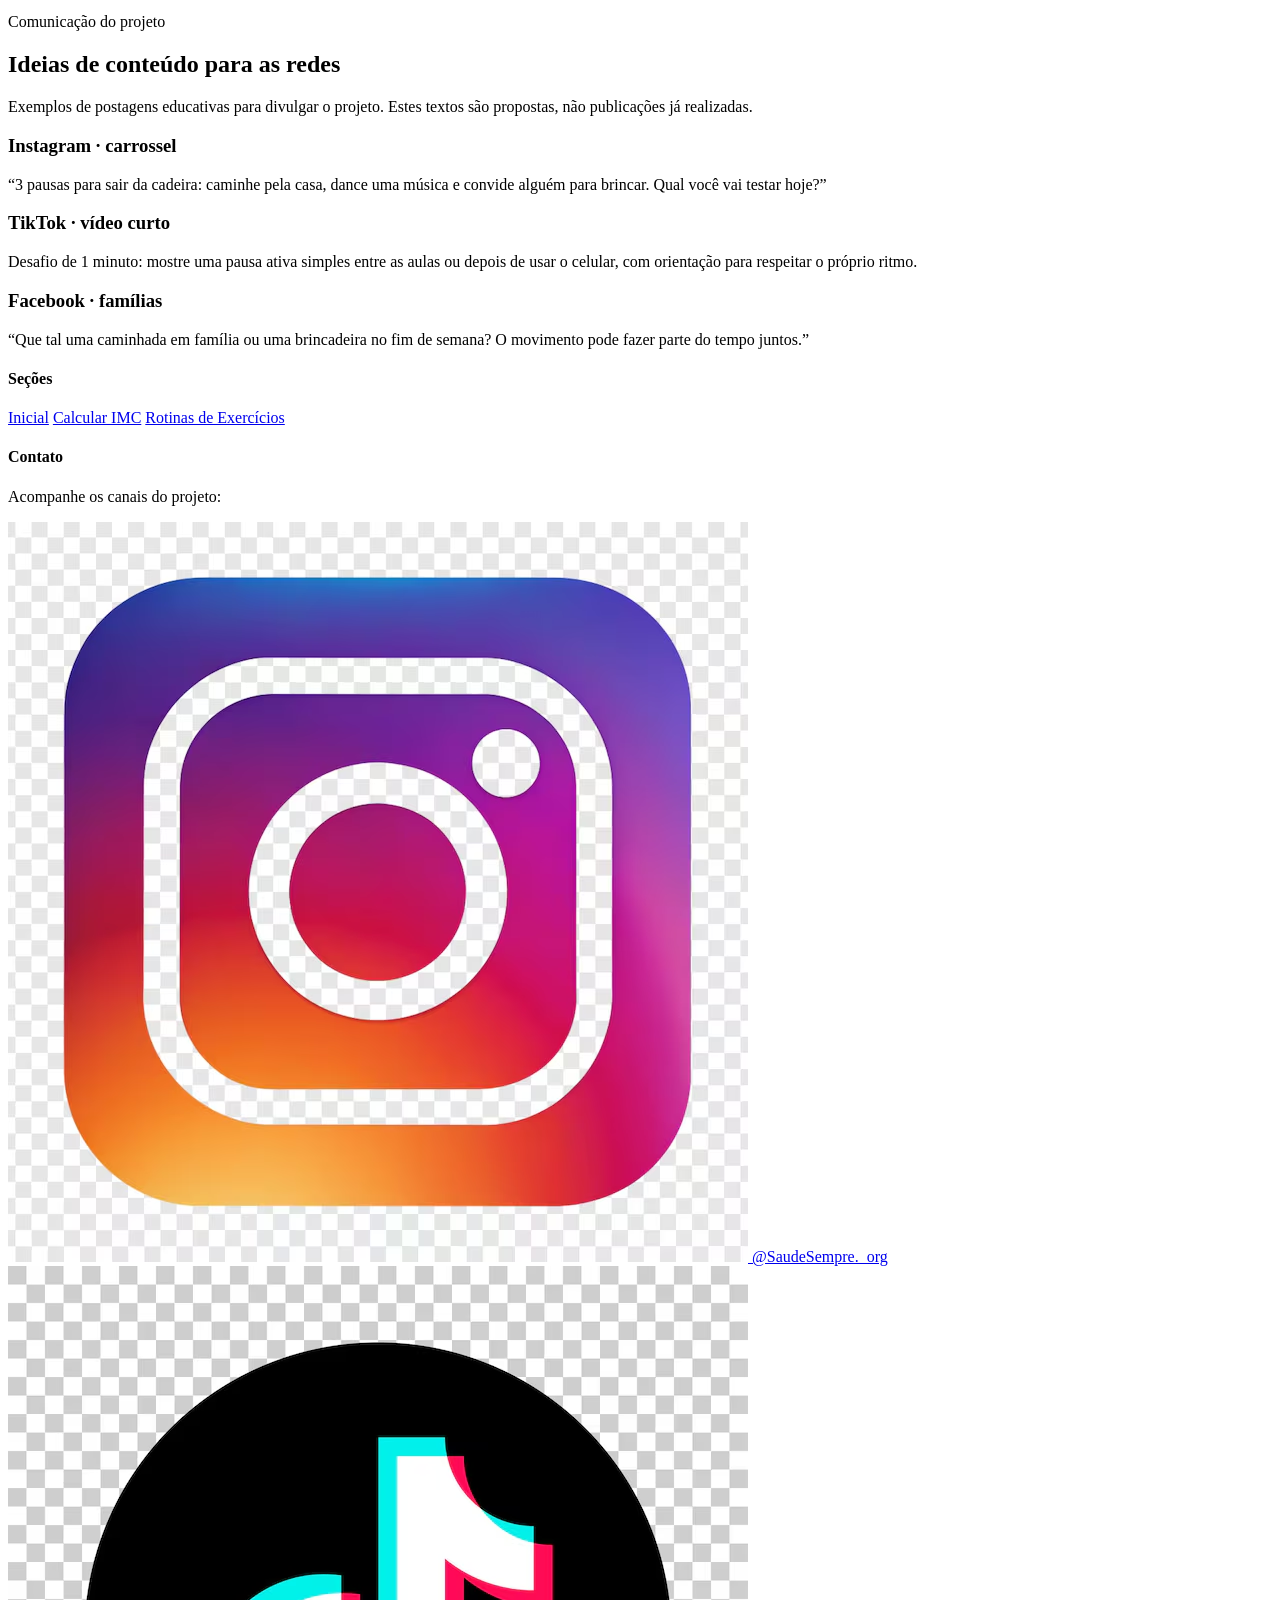
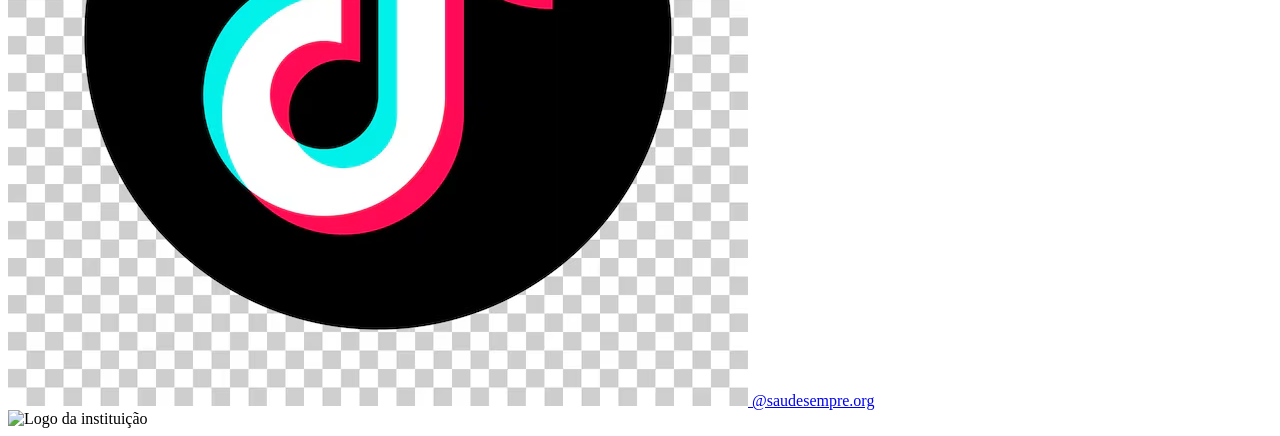
==== commit 92ad532f: "fe" ====
--- a/index.html
+++ b/index.html
@@ -4,7 +4,7 @@
   <meta charset="UTF-8">
   <meta name="viewport" content="width=device-width, initial-scale=1.0">
   <title>Saúde Sempre | Sedentarismo</title>
-  <link rel="stylesheet" href="CSS/style.css">
+  <link rel="stylesheet" href="css/style.css">
 </head>
 <body class="page-home">
   <a class="skip-link" href="#conteudo">Pular para o conteúdo</a>
@@ -12,7 +12,7 @@
   <header class="menu">
     <div class="menu-inner">
       <a class="logo" href="index.html" aria-label="Ir para a página inicial">
-        <img src="Imagens/logo.png" alt="" aria-hidden="true">
+        <img src="imagens/logo.png" alt="" aria-hidden="true">
         <span class="brand-text">
           <strong>Saúde Sempre</strong>
           <span>Movimento, hábitos e bem-estar</span>
@@ -22,8 +22,8 @@
       <nav aria-label="Menu principal">
         <ul>
           <li><a href="index.html" aria-current="page">Inicial</a></li>
-          <li><a href="Paginas/imc.html">Calcular IMC</a></li>
-          <li><a href="Paginas/rotina.html">Rotinas de Exercícios</a></li>
+          <li><a href="paginas/imc.html">Calcular IMC</a></li>
+          <li><a href="paginas/rotina.html">Rotinas de Exercícios</a></li>
         </ul>
       </nav>
     </div>
@@ -39,13 +39,13 @@
           Neste projeto, o tema é explicado de forma clara, visual e prática.
         </p>
         <div class="hero-actions">
-          <a class="btn" href="rotina.html">Ver rotinas</a>
-          <a class="btn btn-secondary" href="imc.html">Calcular IMC</a>
+          <a class="btn" href="paginas/rotina.html">Ver rotinas</a>
+          <a class="btn btn-secondary" href="paginas/imc.html">Calcular IMC</a>
         </div>
       </div>
 
       <figure class="hero-media">
-        <img src="Imagens/criancaexercitando.jpg" alt="Crianças e adolescentes se exercitando ao ar livre">
+        <img src="imagens/criancaexercitando.jpg" alt="Crianças e adolescentes se exercitando ao ar livre">
         <figcaption class="hero-caption">Movimento diário, pausas ativas e equilíbrio com as telas ajudam a construir uma rotina mais saudável.</figcaption>
       </figure>
     </section>
@@ -87,7 +87,7 @@
 
   <div class="risk-row">
     <article class="risk-box">
-      <h3>Consequências do Sedentarismo</h3>
+      <h3>Quando falta movimento</h3>
 
       <ul class="risk-list">
         <li>Menor condicionamento físico e mais dificuldade para realizar atividades do dia a dia.</li>
@@ -99,9 +99,11 @@
 
     <div class="risk-image">
       <img
-        src="Imagens/pssSed.png"
-        alt="Exemplo de uma rotina sedentária"
+        src="imagens/p1_sed.png"
+        alt="Crianças se alongando e praticando atividade física"
       >
+    </div>
+
     </div>
   </div>
 
@@ -120,8 +122,8 @@
 
     <div class="risk-image">
       <img
-        src="Imagens/exercitando.jpg"
-        alt="Crianças praticando atividade física"
+        src="imagens/criancaexercicio.jpg"
+        alt="Crianças se alongando e praticando atividade física"
       >
     </div>
   </div>
@@ -168,7 +170,7 @@
           Levantar da cadeira, beber água, alongar o corpo, olhar para longe por alguns minutos e trocar parte do tempo de tela por movimento tornam a rotina mais saudável.
         </p>
         <div class="spacer"></div>
-        <a class="btn" href="Paginas/rotina.html">Montar uma rotina</a>
+        <a class="btn" href="paginas/rotina.html">Montar uma rotina</a>
       </div>
     </section>
 
@@ -193,8 +195,20 @@
         </article>
         <article class="timeline-item">
           <strong>Pausas</strong>
-          <span>Levantarse a cada intervalo faz o corpo sair da imobilidade e melhora o bem-estar geral.</span>
-        </article>
+          <span>Levantar-se a cada intervalo faz o corpo sair da imobilidade e melhora o bem-estar geral.</span>
+        </article>
+      </div>
+    </section>
+    <section class="section container" id="redes">
+      <div class="section-head">
+        <p class="eyebrow">Comunicação do projeto</p>
+        <h2>Ideias de conteúdo para as redes</h2>
+        <p class="section-intro">Exemplos de postagens educativas para divulgar o projeto. Estes textos são propostas, não publicações já realizadas.</p>
+      </div>
+      <div class="grid-3">
+        <article class="feature-card"><h3>Instagram · carrossel</h3><p>“3 pausas para sair da cadeira: caminhe pela casa, dance uma música e convide alguém para brincar. Qual você vai testar hoje?”</p></article>
+        <article class="feature-card"><h3>TikTok · vídeo curto</h3><p>Desafio de 1 minuto: mostre uma pausa ativa simples entre as aulas ou depois de usar o celular, com orientação para respeitar o próprio ritmo.</p></article>
+        <article class="feature-card"><h3>Facebook · famílias</h3><p>“Que tal uma caminhada em família ou uma brincadeira no fim de semana? O movimento pode fazer parte do tempo juntos.”</p></article>
       </div>
     </section>
   </main>
@@ -205,8 +219,8 @@
         <h4>Seções</h4>
         <div class="footer-links">
           <a href="index.html">Inicial</a>
-          <a href="Paginas/imc.html">Calcular IMC</a>
-          <a href="Paginas/rotina.html">Rotinas de Exercícios</a>
+          <a href="paginas/imc.html">Calcular IMC</a>
+          <a href="paginas/rotina.html">Rotinas de Exercícios</a>
         </div>
       </section>
 
@@ -222,15 +236,11 @@
             <img src="Imagens/tiktok.avif" alt="" aria-hidden="true">
             <span>@saudesempre.org</span>
           </a>
-          <a class="social-link" href="https://www.facebook.com/share/1BQ52WZr9w/" aria-label="Facebook do projeto">
-            <img src="Imagens/facebook.jfif" alt="" aria-hidden="true">
-            <span>Facebook</span>
-          </a>
         </div>
       </section>
 
       <section class="footer-block">
-        <img src="Imagens/Logoifc.jpg" alt="Logo da instituição">
+        <img src="imagens/Logoifc.jpg" alt="Logo da instituição">
       </section>
     </div>
   </footer>
